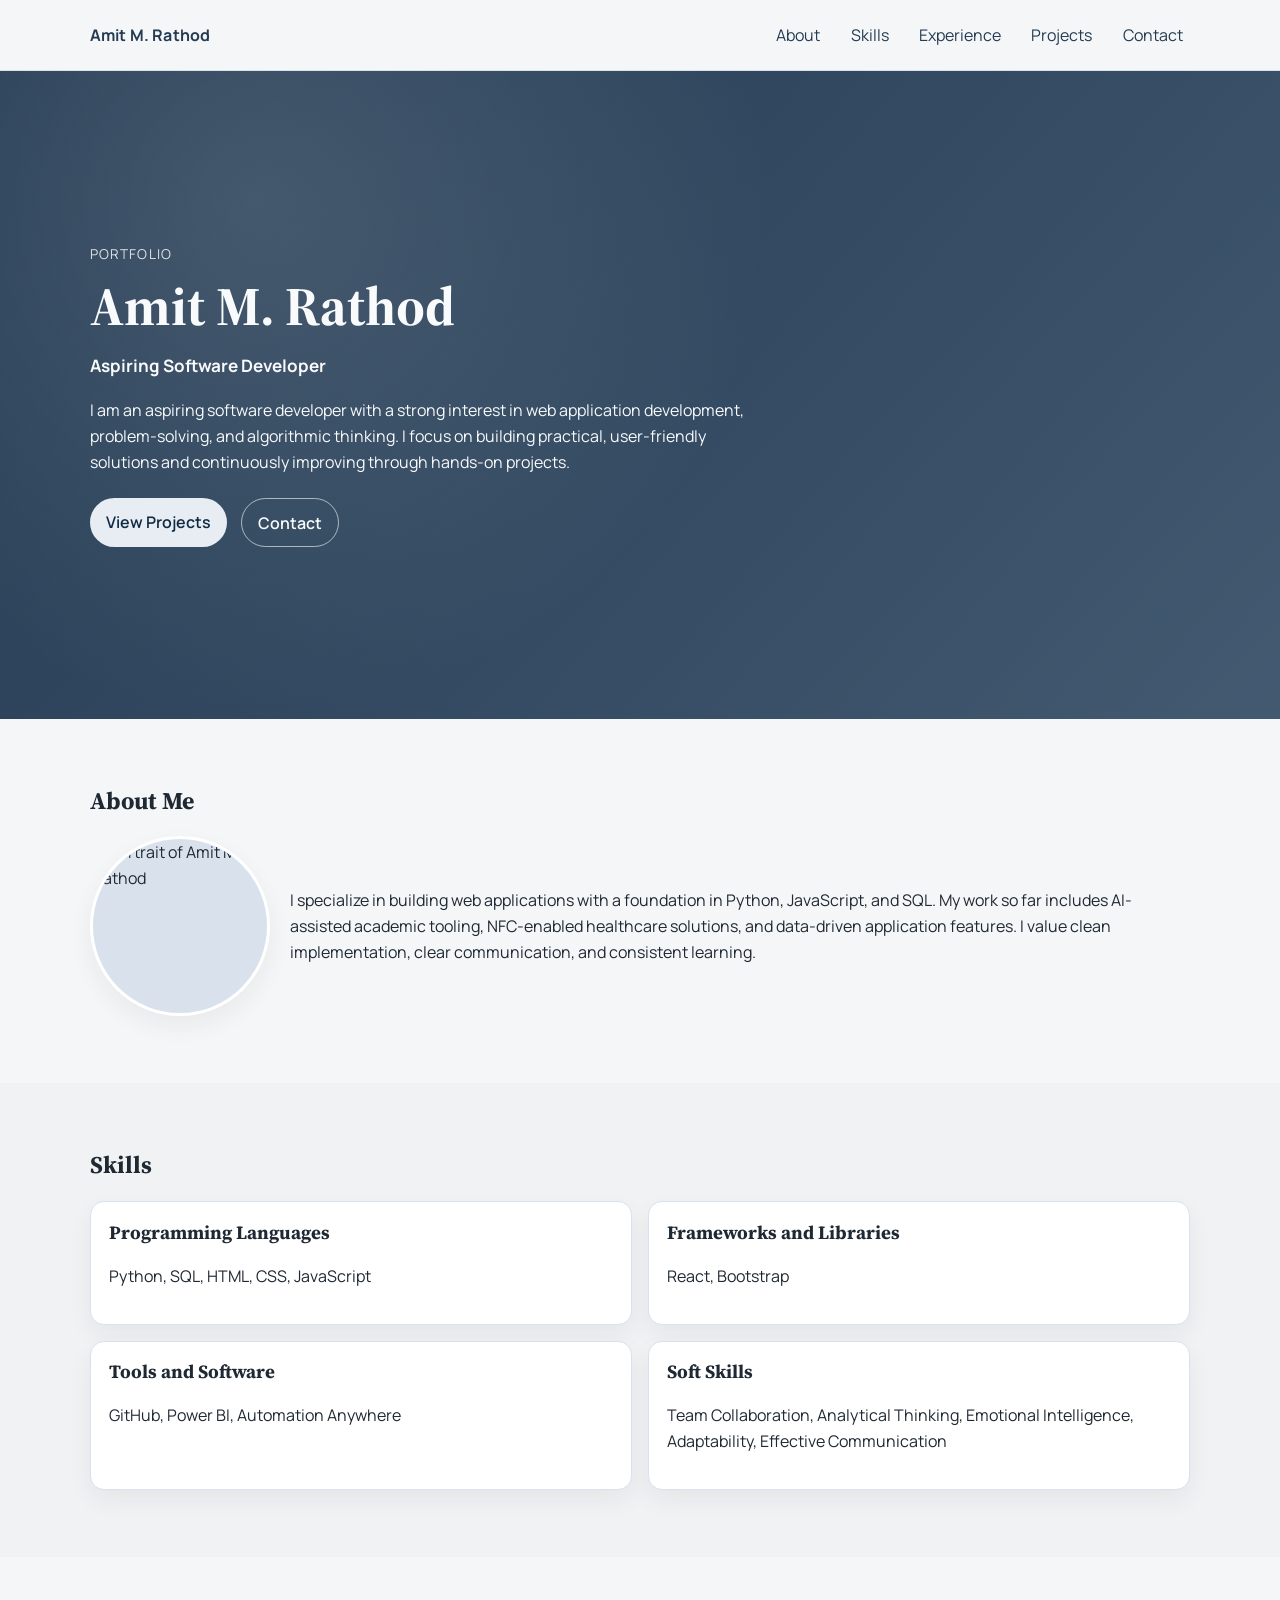
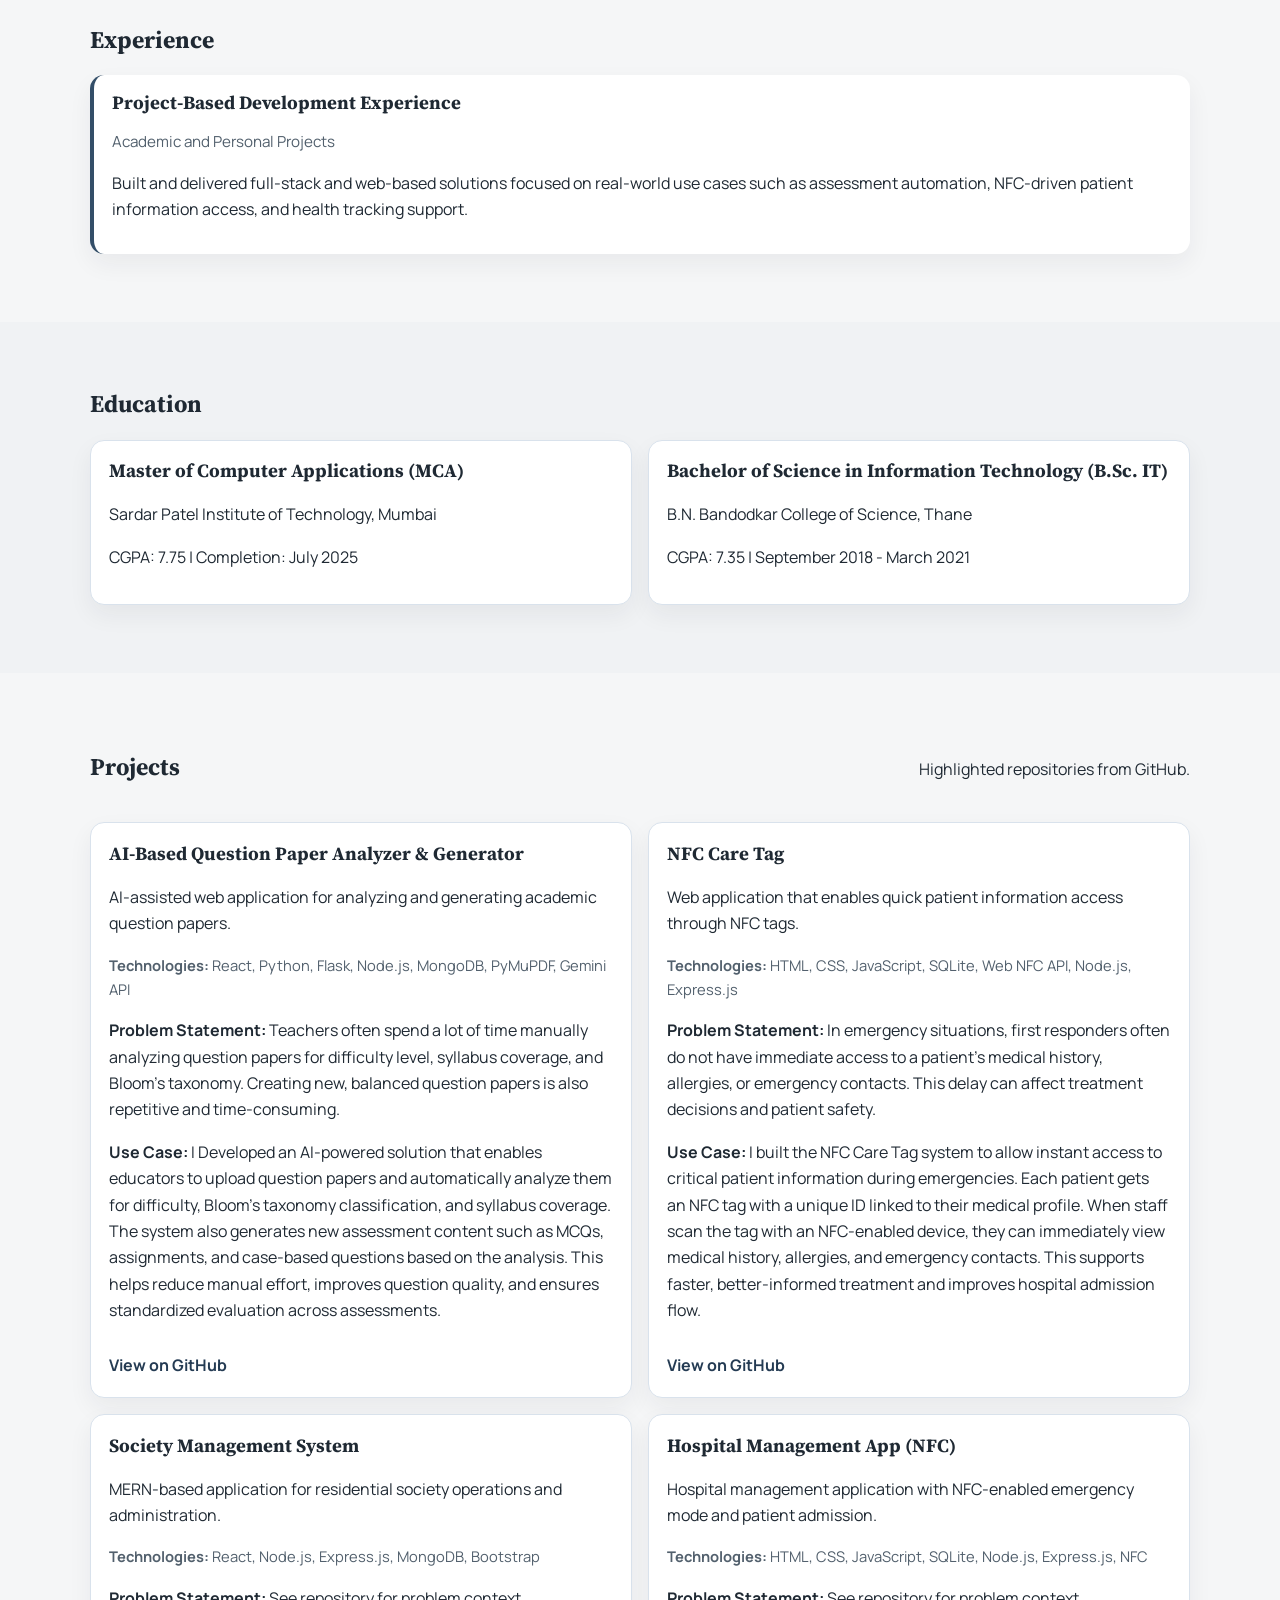
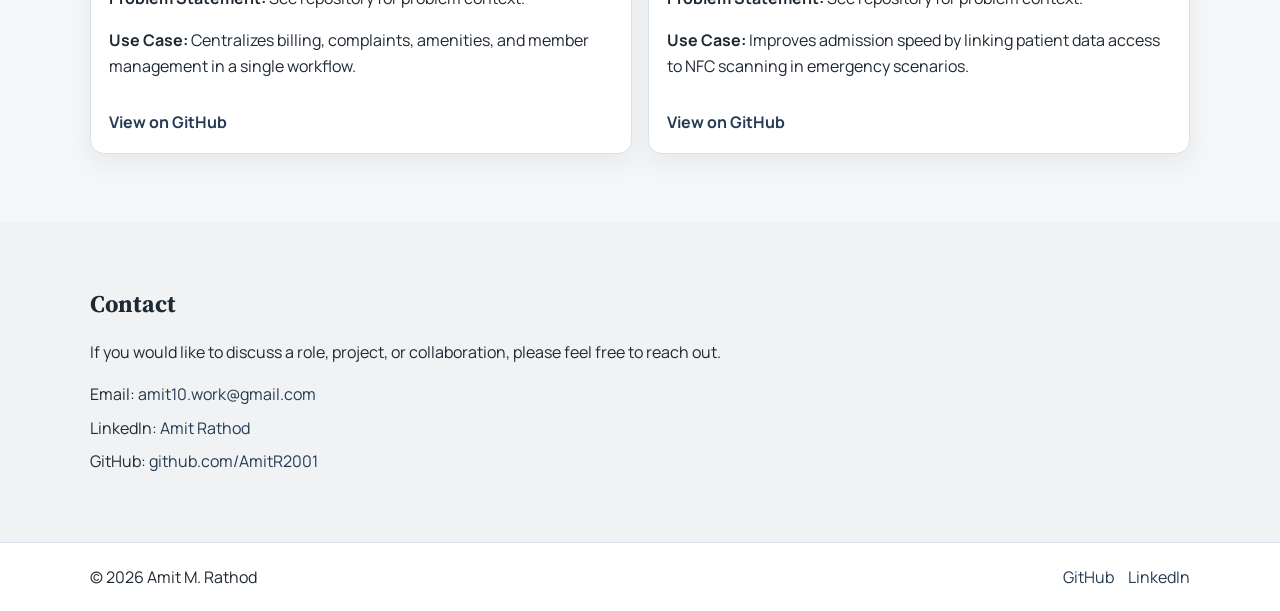
==== index.html @ ecbbf562 "Update index.html" ====
<!DOCTYPE html>
<html lang="en">
<head>
  <meta charset="UTF-8" />
  <meta name="viewport" content="width=device-width, initial-scale=1.0" />
  <meta name="description" content="Portfolio of Amit M. Rathod, aspiring software developer focused on web application development." />
  <meta name="keywords" content="Amit Rathod, software developer, portfolio, web development, JavaScript, Python" />
  <meta name="author" content="Amit M. Rathod" />
  <meta property="og:title" content="Amit M. Rathod | Portfolio" />
  <meta property="og:description" content="Aspiring software developer with a focus on practical and efficient web applications." />
  <meta property="og:type" content="website" />
  <meta property="og:image" content="assets/images/background.jpg" />
  <meta property="og:url" content="https://AmitR2001.github.io" />
  <title>Amit M. Rathod | Portfolio</title>

  <link rel="icon" type="image/svg+xml" href="assets/icons/favicon.svg" />
  <link rel="preconnect" href="https://fonts.googleapis.com" />
  <link rel="preconnect" href="https://fonts.gstatic.com" crossorigin />
  <link href="https://fonts.googleapis.com/css2?family=Manrope:wght@400;500;600;700;800&family=Source+Serif+4:opsz,wght@8..60,400;8..60,600&display=swap" rel="stylesheet" />
  <link rel="stylesheet" href="style.css" />
</head>
<body>
  <a class="skip-link" href="#main-content">Skip to content</a>

  <header class="site-header" id="top">
    <div class="container nav-wrap">
      <a class="brand" href="#top">Amit M. Rathod</a>
      <nav aria-label="Primary navigation">
        <ul class="nav-list">
          <li><a href="#about">About</a></li>
          <li><a href="#skills">Skills</a></li>
          <li><a href="#experience">Experience</a></li>
          <li><a href="#projects">Projects</a></li>
          <li><a href="#contact">Contact</a></li>
        </ul>
      </nav>
    </div>
  </header>

  <main id="main-content">
    <section class="hero" aria-labelledby="hero-title">
      <div class="hero-overlay"></div>
      <div class="container hero-content">
        <p class="eyebrow">Portfolio</p>
        <h1 id="hero-title">Amit M. Rathod</h1>
        <p class="hero-role">Aspiring Software Developer</p>
        <p class="hero-summary">
          I am an aspiring software developer with a strong interest in web application development, problem-solving, and algorithmic thinking.
          I focus on building practical, user-friendly solutions and continuously improving through hands-on projects.
        </p>
        <div class="hero-actions">
          <a class="btn btn-primary" href="#projects">View Projects</a>
          <a class="btn btn-ghost" href="#contact">Contact</a>
        </div>
      </div>
    </section>

    <section class="section" id="about" aria-labelledby="about-title">
      <div class="container">
        <h2 id="about-title">About Me</h2>
        <div class="about-layout">
          <img
            class="profile-image"
            src="assets/images/profile.jpg"
            data-gdrive-url="https://drive.google.com/file/d/1tg8anEhWRUtw2m6nBFJIsxAmhLmPVVdq/view?usp=sharing"
            alt="Portrait of Amit M. Rathod"
            loading="lazy"
          />
          <p>
            I specialize in building web applications with a foundation in Python, JavaScript, and SQL.
            My work so far includes AI-assisted academic tooling, NFC-enabled healthcare solutions, and data-driven application features.
            I value clean implementation, clear communication, and consistent learning.
          </p>
        </div>
      </div>
    </section>

    <section class="section section-alt" id="skills" aria-labelledby="skills-title">
      <div class="container">
        <h2 id="skills-title">Skills</h2>
        <div class="skills-grid">
          <article class="card">
            <h3>Programming Languages</h3>
            <p>Python, SQL, HTML, CSS, JavaScript</p>
          </article>
          <article class="card">
            <h3>Frameworks and Libraries</h3>
            <p>React, Bootstrap</p>
          </article>
          <article class="card">
            <h3>Tools and Software</h3>
            <p>GitHub, Power BI, Automation Anywhere</p>
          </article>
          <article class="card">
            <h3>Soft Skills</h3>
            <p>Team Collaboration, Analytical Thinking, Emotional Intelligence, Adaptability, Effective Communication</p>
          </article>
        </div>
      </div>
    </section>

    <section class="section" id="experience" aria-labelledby="experience-title">
      <div class="container">
        <h2 id="experience-title">Experience</h2>
        <article class="timeline-item">
          <h3>Project-Based Development Experience</h3>
          <p class="timeline-meta">Academic and Personal Projects</p>
          <p>
            Built and delivered full-stack and web-based solutions focused on real-world use cases such as assessment automation,
            NFC-driven patient information access, and health tracking support.
          </p>
        </article>
      </div>
    </section>

    <section class="section section-alt" id="education" aria-labelledby="education-title">
      <div class="container">
        <h2 id="education-title">Education</h2>
        <div class="education-grid">
          <article class="card">
            <h3>Master of Computer Applications (MCA)</h3>
            <p>Sardar Patel Institute of Technology, Mumbai</p>
            <p>CGPA: 7.75 | Completion: July 2025</p>
          </article>
          <article class="card">
            <h3>Bachelor of Science in Information Technology (B.Sc. IT)</h3>
            <p>B.N. Bandodkar College of Science, Thane</p>
            <p>CGPA: 7.35 | September 2018 - March 2021</p>
          </article>
        </div>
      </div>
    </section>

    <section class="section" id="projects" aria-labelledby="projects-title">
      <div class="container">
        <div class="section-head">
          <h2 id="projects-title">Projects</h2>
          <p>Highlighted repositories from GitHub.</p>
        </div>

        <!-- Project cards are generated from the GitHub API in script.js -->
        <div id="projects-grid" class="projects-grid" aria-live="polite"></div>
      </div>
    </section>

    <section class="section section-alt" id="contact" aria-labelledby="contact-title">
      <div class="container">
        <h2 id="contact-title">Contact</h2>
        <p>If you would like to discuss a role, project, or collaboration, please feel free to reach out.</p>
        <ul class="contact-list">
          <li>Email: <a href="mailto:amit10.work@gmail.com">amit10.work@gmail.com</a></li>
          <li>LinkedIn: <a href="https://www.linkedin.com/in/" target="_blank" rel="noopener noreferrer">Amit Rathod</a></li>
          <li>GitHub: <a href="https://github.com/AmitR2001" target="_blank" rel="noopener noreferrer">github.com/AmitR2001</a></li>
        </ul>
      </div>
    </section>
  </main>

  <footer class="site-footer">
    <div class="container footer-wrap">
      <p>&copy; <span id="year"></span> Amit M. Rathod</p>
      <div class="footer-links">
        <a href="https://github.com/AmitR2001" target="_blank" rel="noopener noreferrer">GitHub</a>
        <a href="https://www.linkedin.com/in/" target="_blank" rel="noopener noreferrer">LinkedIn</a>
      </div>
    </div>
  </footer>

  <script src="script.js"></script>
</body>
</html>
---- style.css ----
:root {
  --bg: #f5f6f7;
  --surface: #ffffff;
  --surface-soft: #f0f2f4;
  --text: #1f2933;
  --text-muted: #52606d;
  --line: #d9e2ec;
  --accent: #334e68;
  --accent-strong: #243b53;
  --radius: 14px;
  --shadow: 0 10px 25px rgba(31, 41, 51, 0.06);
}

* {
  box-sizing: border-box;
}

html {
  scroll-behavior: smooth;
}

body {
  margin: 0;
  font-family: "Manrope", sans-serif;
  color: var(--text);
  background: var(--bg);
  line-height: 1.65;
}

a {
  color: var(--accent-strong);
  text-decoration: none;
}

a:hover,
a:focus-visible {
  text-decoration: underline;
}

img {
  max-width: 100%;
  display: block;
}

.skip-link {
  position: absolute;
  left: -9999px;
}

.skip-link:focus {
  left: 1rem;
  top: 1rem;
  background: var(--surface);
  padding: 0.5rem 0.75rem;
  border-radius: 8px;
  border: 1px solid var(--line);
}

.container {
  width: min(1100px, 92vw);
  margin-inline: auto;
}

.site-header {
  position: sticky;
  top: 0;
  z-index: 10;
  backdrop-filter: blur(10px);
  background: rgba(245, 246, 247, 0.92);
  border-bottom: 1px solid var(--line);
}

.nav-wrap {
  display: flex;
  justify-content: space-between;
  align-items: center;
  gap: 1rem;
  min-height: 70px;
}

.brand {
  font-weight: 700;
  font-size: 1rem;
  letter-spacing: 0.01em;
}

.nav-list {
  list-style: none;
  display: flex;
  gap: 1rem;
  margin: 0;
  padding: 0;
}

.nav-list a {
  display: inline-block;
  padding: 0.35rem 0.45rem;
  border-radius: 8px;
}

.nav-list a:hover {
  background: var(--surface-soft);
  text-decoration: none;
}

.hero {
  position: relative;
  overflow: hidden;
  min-height: 72vh;
  display: grid;
  place-items: center;
  background:
    linear-gradient(130deg, rgba(36, 59, 83, 0.87), rgba(51, 78, 104, 0.72)),
    url("assets/images/background.jpg") center/cover no-repeat,
    linear-gradient(135deg, #34495e, #6c7a89);
}

.hero-overlay {
  position: absolute;
  inset: 0;
  background: radial-gradient(circle at 20% 20%, rgba(255, 255, 255, 0.12), transparent 45%);
  pointer-events: none;
}

.hero-content {
  position: relative;
  color: #f8fafc;
  padding-block: 4rem;
}

.eyebrow {
  margin: 0;
  font-size: 0.85rem;
  letter-spacing: 0.08em;
  text-transform: uppercase;
  opacity: 0.86;
}

h1,
h2,
h3 {
  font-family: "Source Serif 4", serif;
  line-height: 1.25;
  margin-top: 0;
}

h1 {
  font-size: clamp(2rem, 6vw, 3.4rem);
  margin-block: 0.4rem 0.8rem;
}

.hero-role {
  font-size: 1.07rem;
  font-weight: 700;
  margin: 0;
}

.hero-summary {
  max-width: 66ch;
  margin-top: 1rem;
}

.hero-actions {
  margin-top: 1.4rem;
  display: flex;
  flex-wrap: wrap;
  gap: 0.85rem;
}

.btn {
  display: inline-block;
  border-radius: 999px;
  font-weight: 600;
  padding: 0.65rem 1rem;
  transition: transform 0.2s ease, background-color 0.2s ease;
}

.btn:hover {
  transform: translateY(-1px);
  text-decoration: none;
}

.btn-primary {
  background: #e7edf3;
  color: #102a43;
}

.btn-primary:hover {
  background: #dbe6ef;
}

.btn-ghost {
  border: 1px solid rgba(236, 242, 247, 0.65);
  color: #f8fafc;
}

.btn-ghost:hover {
  background: rgba(255, 255, 255, 0.08);
}

.section {
  padding-block: 4.2rem;
}

.section-alt {
  background: var(--surface-soft);
}

.section-head {
  display: flex;
  flex-wrap: wrap;
  justify-content: space-between;
  align-items: baseline;
  gap: 1rem;
}

.about-layout {
  display: grid;
  grid-template-columns: 180px 1fr;
  gap: 1.25rem;
  align-items: center;
}

.profile-image {
  width: 180px;
  height: 180px;
  aspect-ratio: 1 / 1;
  object-fit: cover;
  object-position: center top;
  border-radius: 50%;
  border: 3px solid var(--surface);
  box-shadow: var(--shadow);
  background: #d9e2ec;
}

.skills-grid,
.education-grid,
.projects-grid {
  margin-top: 1.3rem;
  display: grid;
  gap: 1rem;
  grid-template-columns: repeat(12, 1fr);
}

.card {
  background: var(--surface);
  border: 1px solid var(--line);
  border-radius: var(--radius);
  padding: 1.15rem;
  box-shadow: var(--shadow);
}

.skills-grid .card,
.education-grid .card {
  grid-column: span 6;
}

.timeline-item {
  background: var(--surface);
  border-left: 4px solid var(--accent);
  border-radius: var(--radius);
  padding: 1rem 1.1rem;
  box-shadow: var(--shadow);
}

.timeline-meta {
  margin-top: -0.25rem;
  color: var(--text-muted);
  font-size: 0.95rem;
}

.project-card {
  grid-column: span 6;
  background: var(--surface);
  border: 1px solid var(--line);
  border-radius: var(--radius);
  padding: 1.15rem;
  box-shadow: var(--shadow);
  transition: transform 0.2s ease, box-shadow 0.2s ease;
}

.project-card:hover {
  transform: translateY(-3px);
  box-shadow: 0 12px 30px rgba(31, 41, 51, 0.1);
}

.project-tech {
  color: var(--text-muted);
  font-size: 0.92rem;
}

.project-link {
  margin-top: 0.8rem;
  display: inline-block;
  font-weight: 700;
}

.contact-list {
  list-style: none;
  padding: 0;
  margin: 1rem 0 0;
}

.contact-list li + li {
  margin-top: 0.45rem;
}

.site-footer {
  border-top: 1px solid var(--line);
  background: var(--surface);
}

.footer-wrap {
  min-height: 68px;
  display: flex;
  justify-content: space-between;
  align-items: center;
  gap: 1rem;
}

.footer-links {
  display: flex;
  gap: 0.85rem;
}

@media (max-width: 900px) {
  .about-layout {
    grid-template-columns: 1fr;
    justify-items: start;
  }

  .skills-grid .card,
  .education-grid .card,
  .project-card {
    grid-column: span 12;
  }
}

@media (max-width: 700px) {
  .nav-wrap {
    min-height: auto;
    padding-block: 0.85rem;
    flex-direction: column;
    align-items: flex-start;
  }

  .nav-list {
    flex-wrap: wrap;
  }

  .section {
    padding-block: 3.4rem;
  }

  .footer-wrap {
    flex-direction: column;
    justify-content: center;
    padding-block: 0.8rem;
  }
}
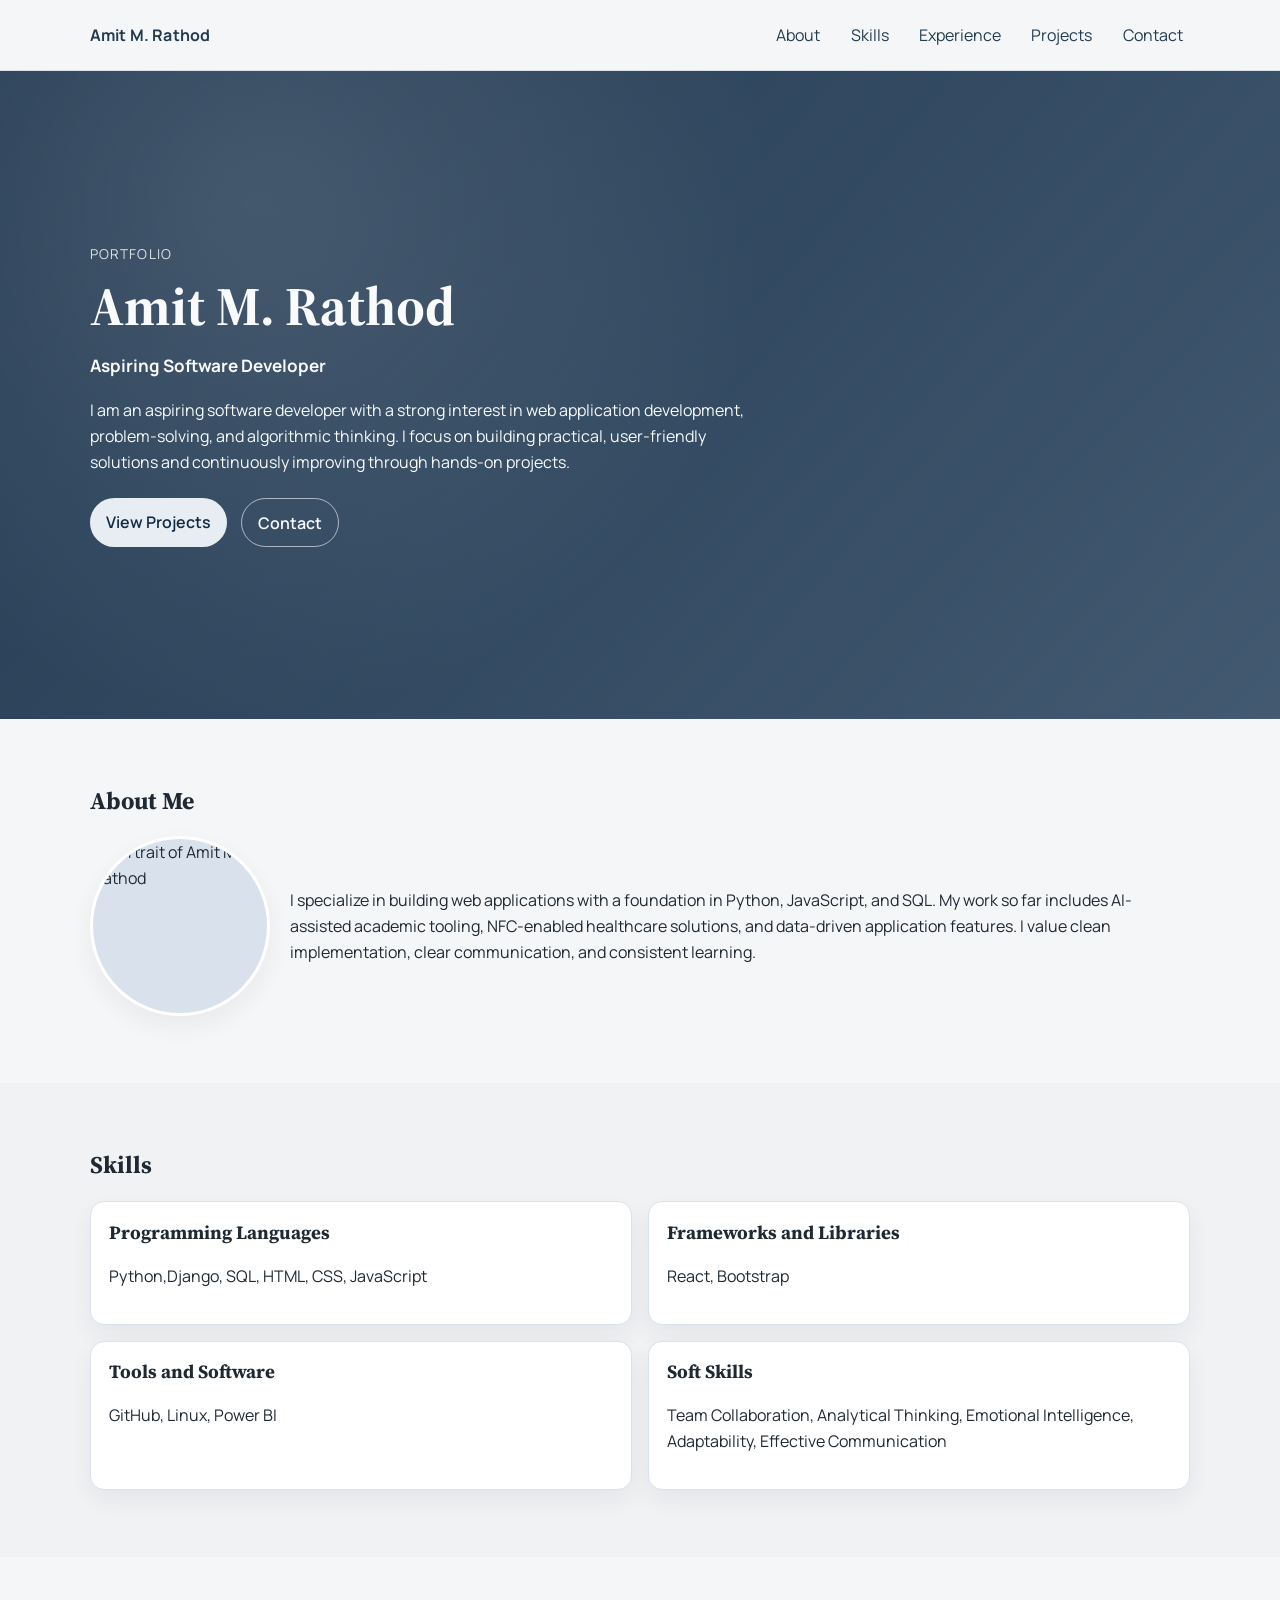
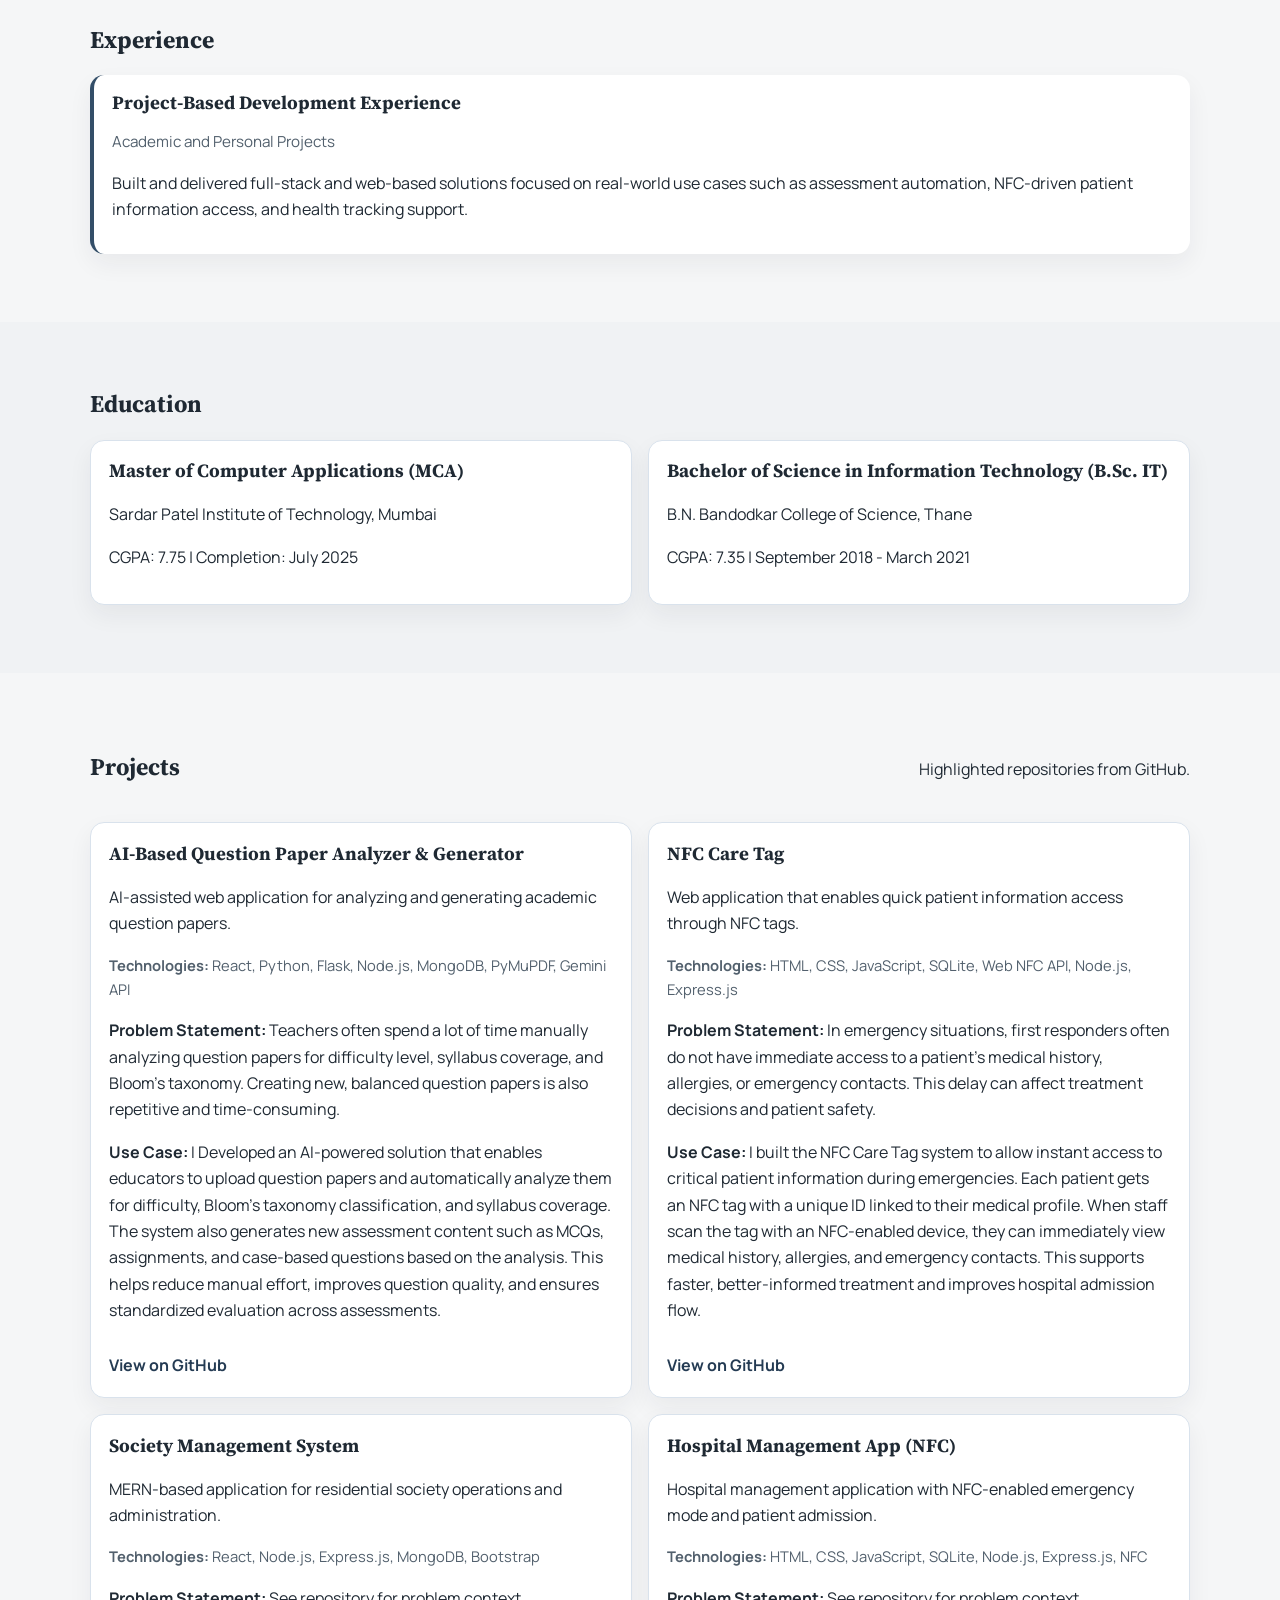
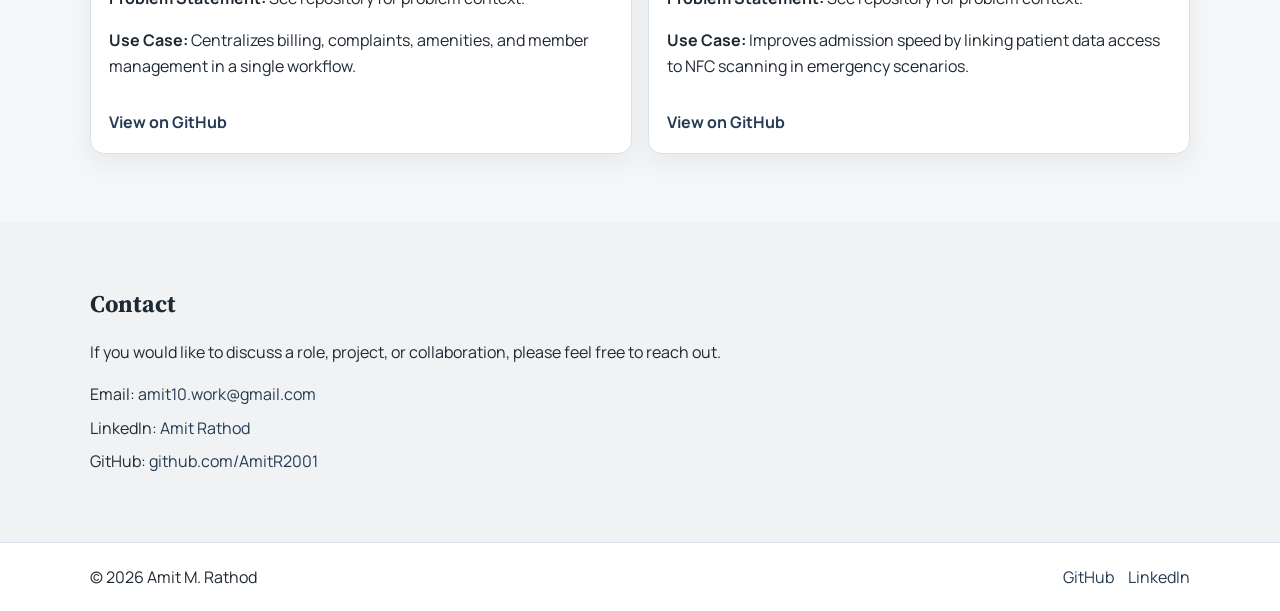
==== commit 859d9b35: "Update index.html" ====
--- a/index.html
+++ b/index.html
@@ -81,7 +81,7 @@
         <div class="skills-grid">
           <article class="card">
             <h3>Programming Languages</h3>
-            <p>Python, SQL, HTML, CSS, JavaScript</p>
+            <p>Python,Django, SQL, HTML, CSS, JavaScript</p>
           </article>
           <article class="card">
             <h3>Frameworks and Libraries</h3>
@@ -89,7 +89,7 @@
           </article>
           <article class="card">
             <h3>Tools and Software</h3>
-            <p>GitHub, Power BI, Automation Anywhere</p>
+            <p>GitHub, Linux, Power BI</p>
           </article>
           <article class="card">
             <h3>Soft Skills</h3>
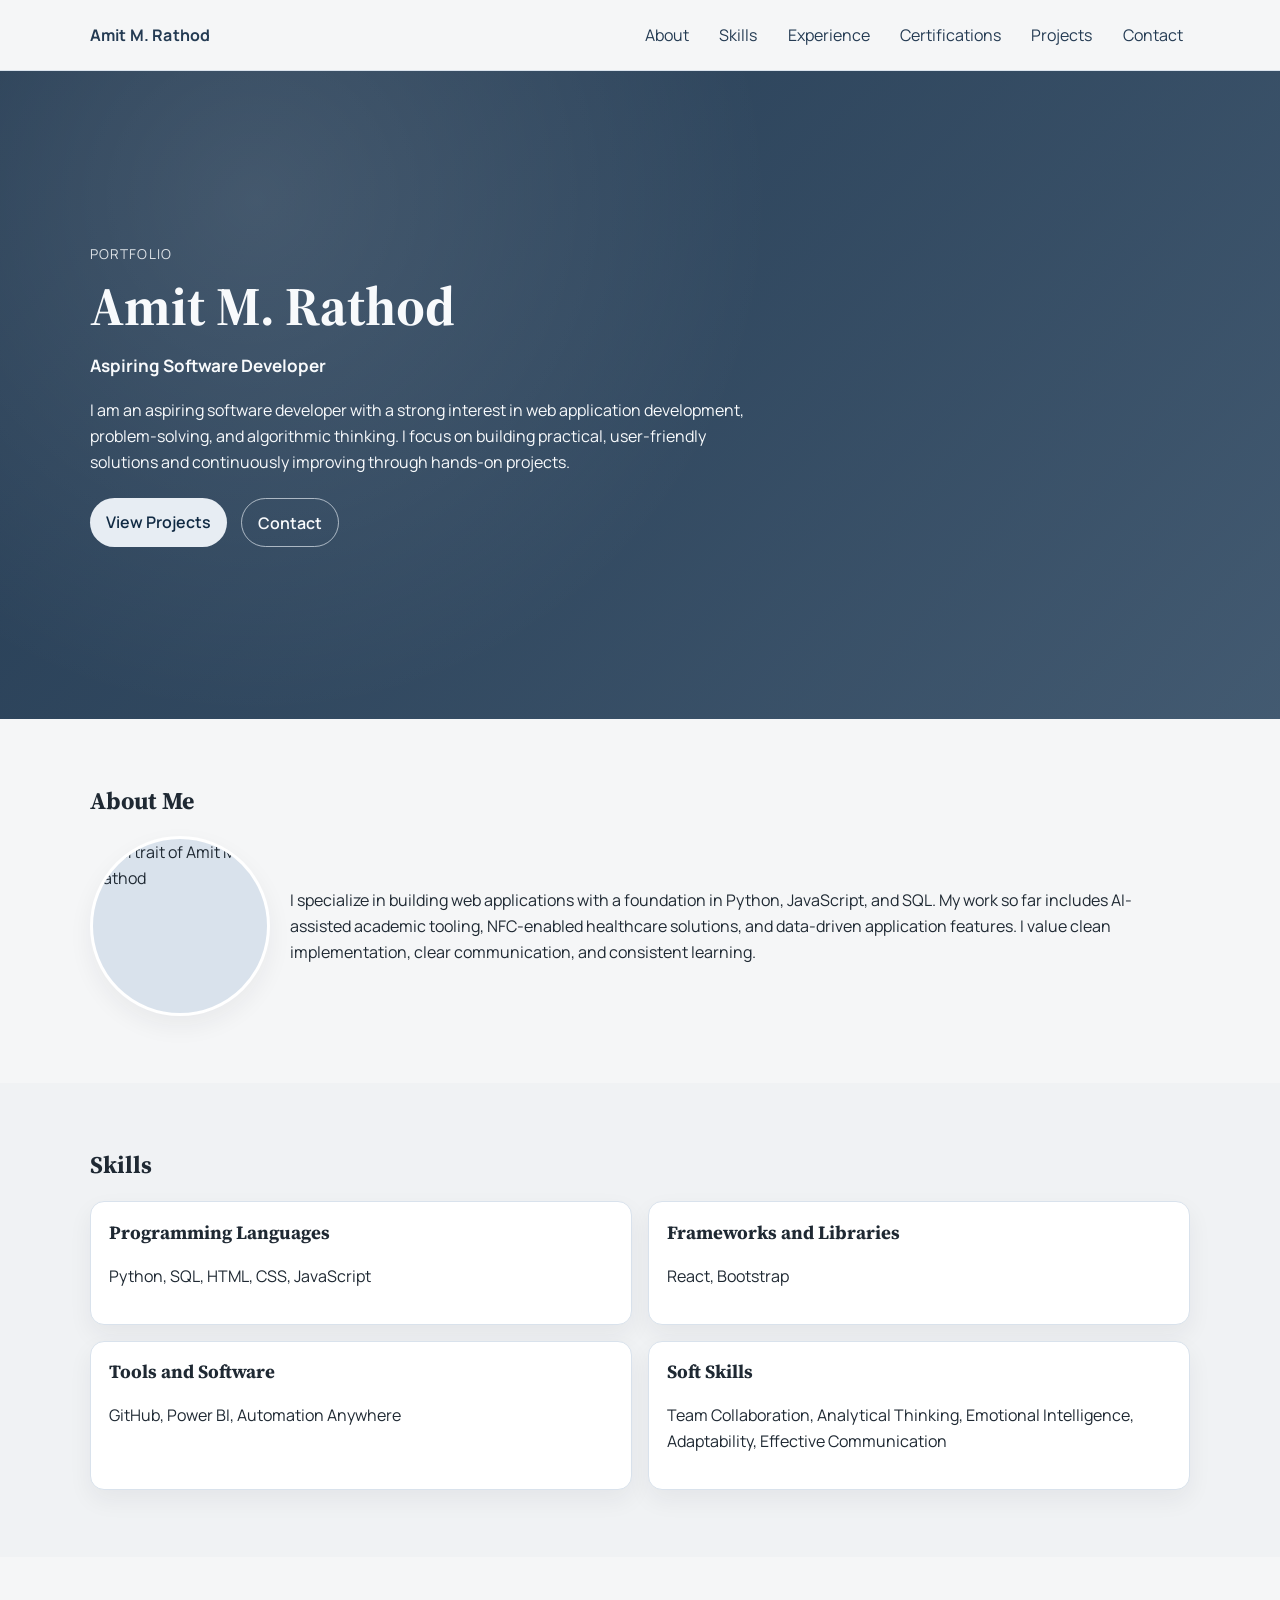
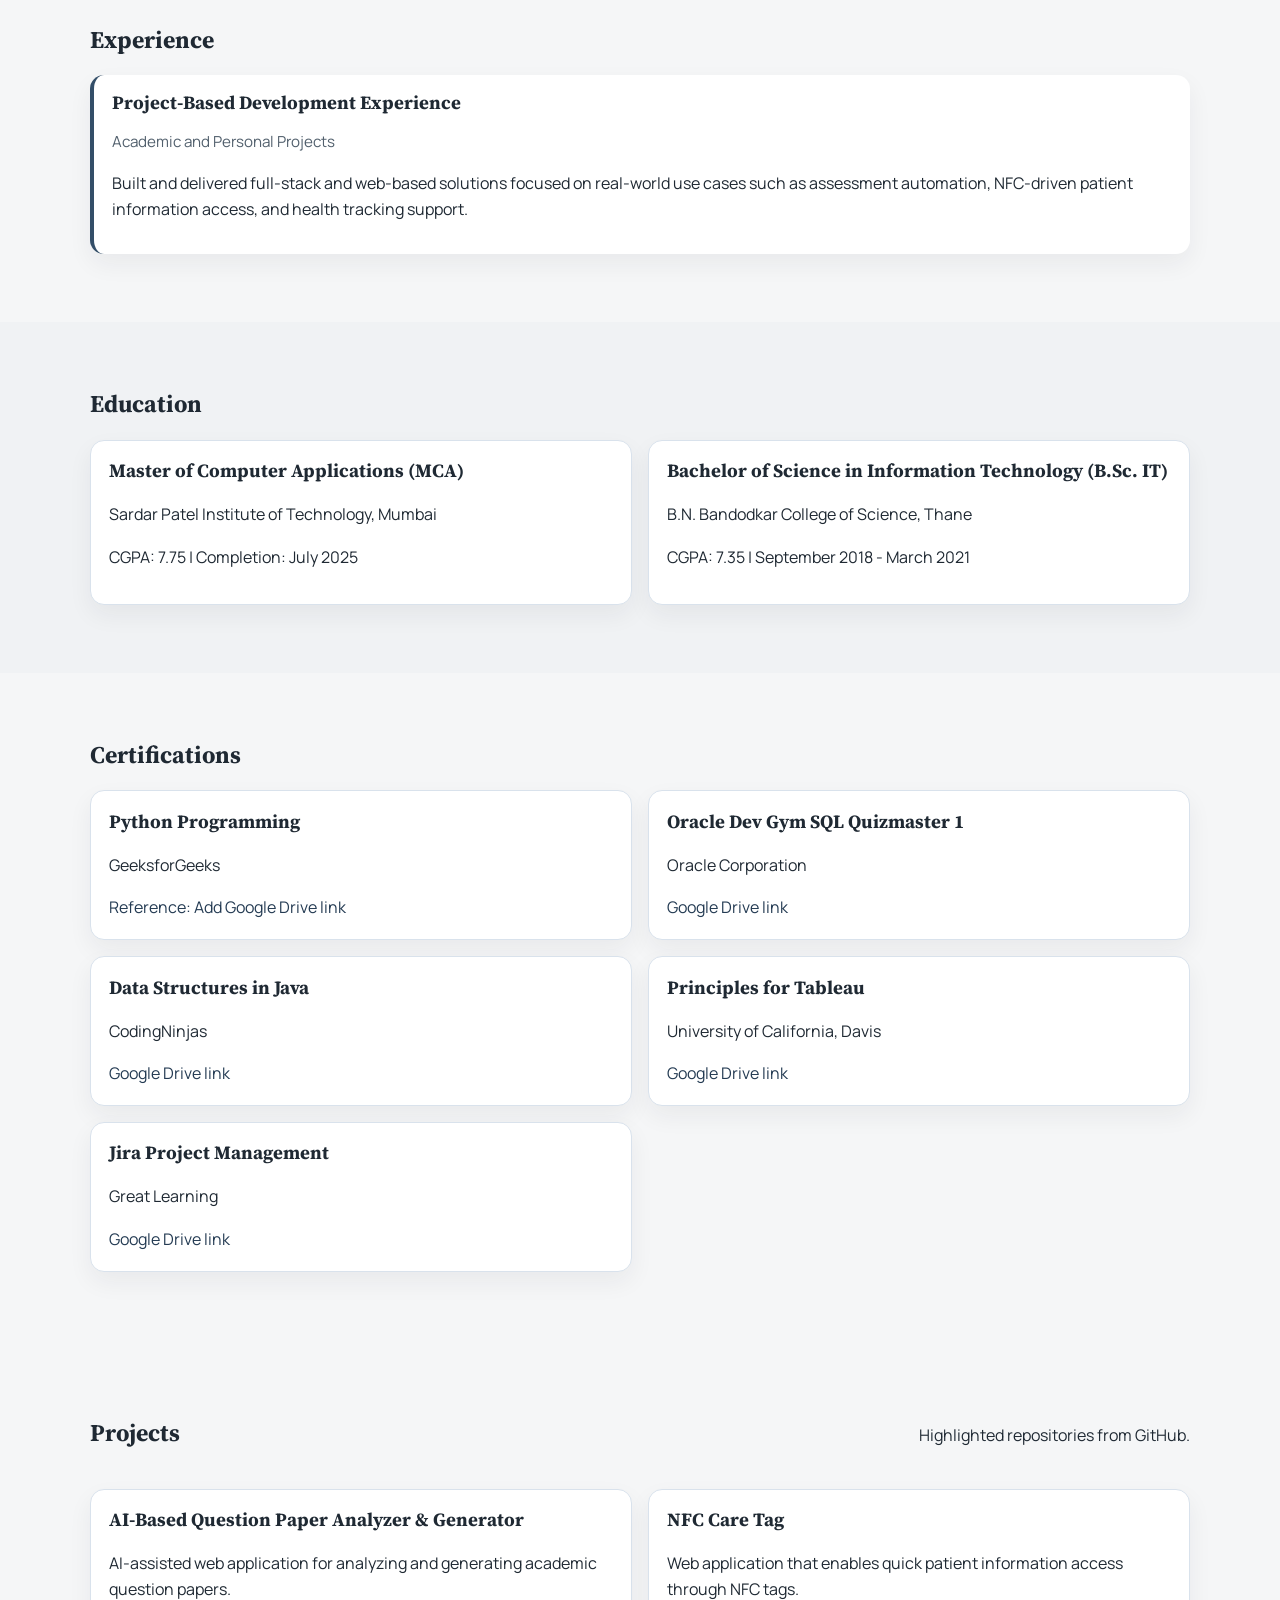
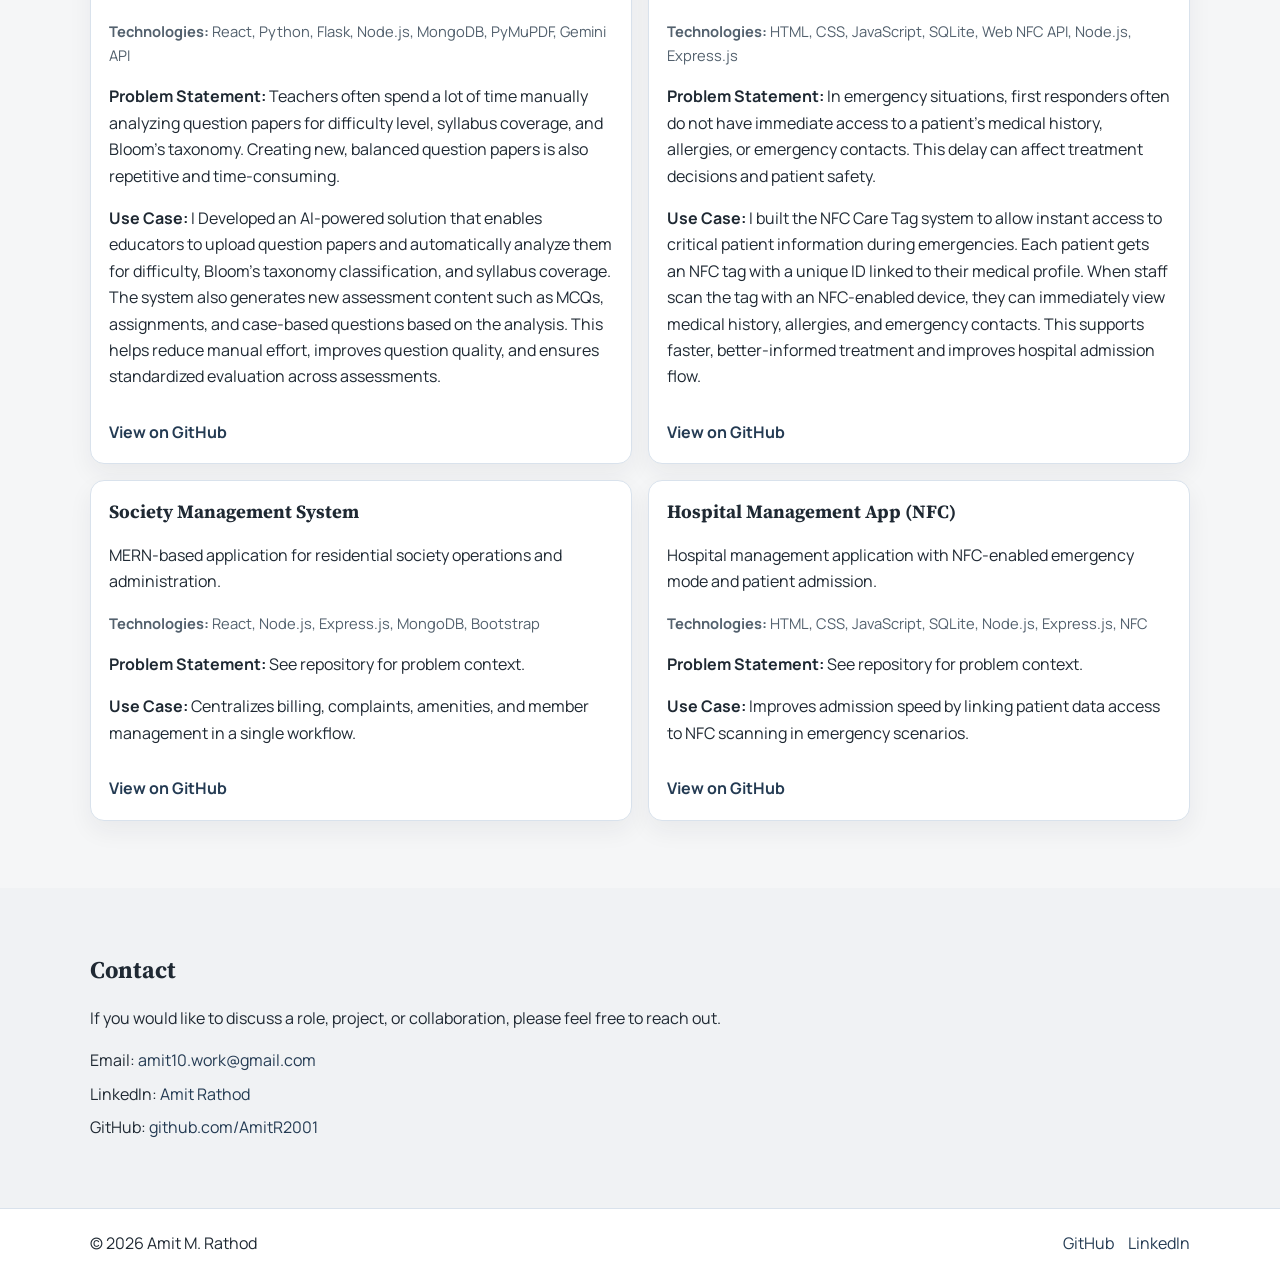
==== commit a8b9eec6: "Update index.html" ====
--- a/index.html
+++ b/index.html
@@ -30,6 +30,7 @@
           <li><a href="#about">About</a></li>
           <li><a href="#skills">Skills</a></li>
           <li><a href="#experience">Experience</a></li>
+          <li><a href="#certifications">Certifications</a></li>
           <li><a href="#projects">Projects</a></li>
           <li><a href="#contact">Contact</a></li>
         </ul>
@@ -81,7 +82,7 @@
         <div class="skills-grid">
           <article class="card">
             <h3>Programming Languages</h3>
-            <p>Python,Django, SQL, HTML, CSS, JavaScript</p>
+            <p>Python, SQL, HTML, CSS, JavaScript</p>
           </article>
           <article class="card">
             <h3>Frameworks and Libraries</h3>
@@ -89,7 +90,7 @@
           </article>
           <article class="card">
             <h3>Tools and Software</h3>
-            <p>GitHub, Linux, Power BI</p>
+            <p>GitHub, Power BI, Automation Anywhere</p>
           </article>
           <article class="card">
             <h3>Soft Skills</h3>
@@ -131,6 +132,39 @@
       </div>
     </section>
 
+    <section class="section" id="certifications" aria-labelledby="certifications-title">
+      <div class="container">
+        <h2 id="certifications-title">Certifications</h2>
+        <div class="education-grid">
+          <article class="card">
+            <h3>Python Programming</h3>
+            <p>GeeksforGeeks</p>
+            <a class="cert-reference is-placeholder" href="https://drive.google.com/file/d/1YrsVu_9eT5GzWNmQUJM8Pn-pVXqxwL8P/view?usp=sharing" aria-disabled="true">Reference: Add Google Drive link</a>
+          </article>
+          <article class="card">
+            <h3>Oracle Dev Gym SQL Quizmaster 1</h3>
+            <p>Oracle Corporation</p>
+            <a class="cert-reference is-placeholder" href="https://drive.google.com/file/d/1jqvnpe12z_Pu8awU4tOUchs2-ED53yTL/view?usp=drive_link" aria-disabled="true">Google Drive link</a>
+          </article>
+          <article class="card">
+            <h3>Data Structures in Java</h3>
+            <p>CodingNinjas</p>
+            <a class="cert-reference is-placeholder" href="https://drive.google.com/file/d/1mYkuJAJq0tFY2qIeRyMyYVdb6YmsGbmD/view?usp=sharing" aria-disabled="true">Google Drive link</a>
+          </article>
+          <article class="card">
+            <h3>Principles for Tableau</h3>
+            <p>University of California, Davis</p>
+            <a class="cert-reference is-placeholder" href="https://drive.google.com/file/d/13bPjBVXmjEWv4Wdly1p6QT3CItvJ54vb/view" aria-disabled="true">Google Drive link</a>
+          </article>
+          <article class="card">
+            <h3>Jira Project Management</h3>
+            <p>Great Learning</p>
+            <a class="cert-reference is-placeholder" href="https://drive.google.com/file/d/1wQDbSyjiIC8sLWNjHZoCbozZLjWDLMmT/view?usp=sharing" aria-disabled="true">Google Drive link</a>
+          </article>
+        </div>
+      </div>
+    </section>
+
     <section class="section" id="projects" aria-labelledby="projects-title">
       <div class="container">
         <div class="section-head">
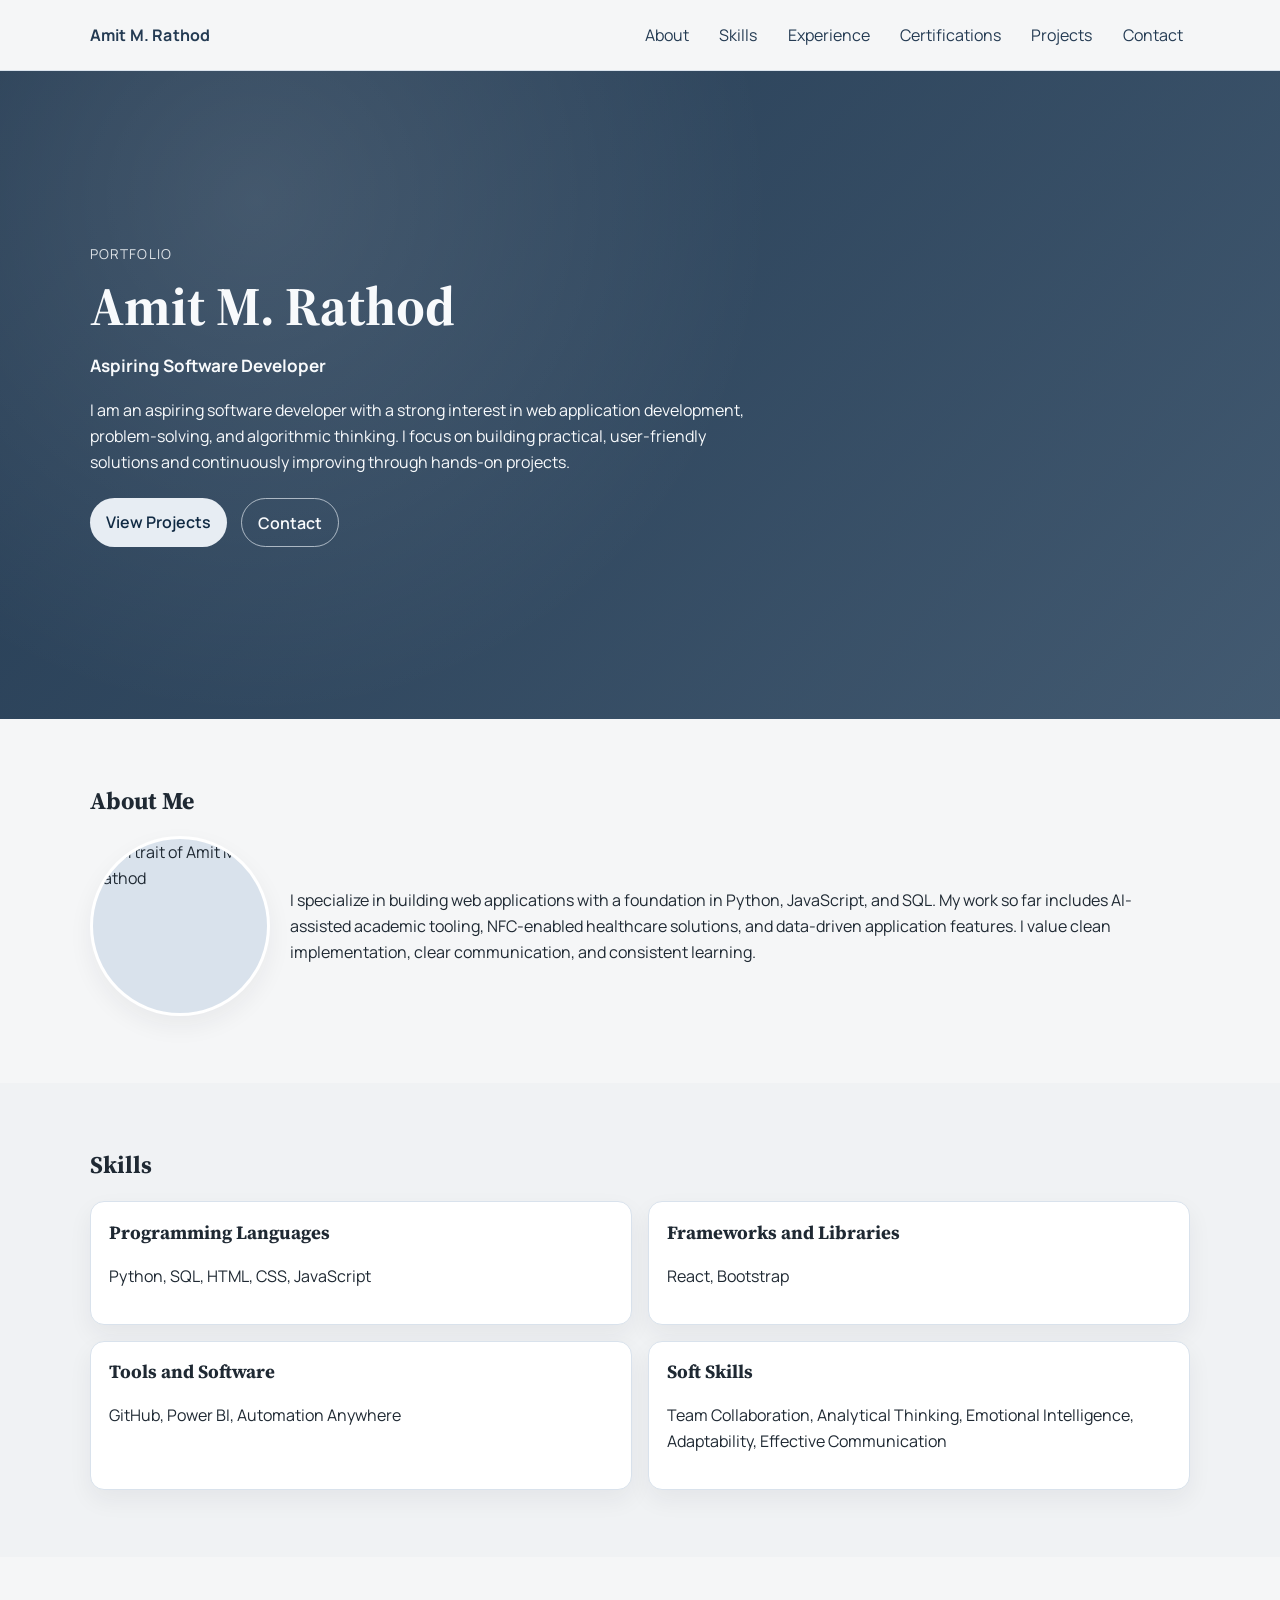
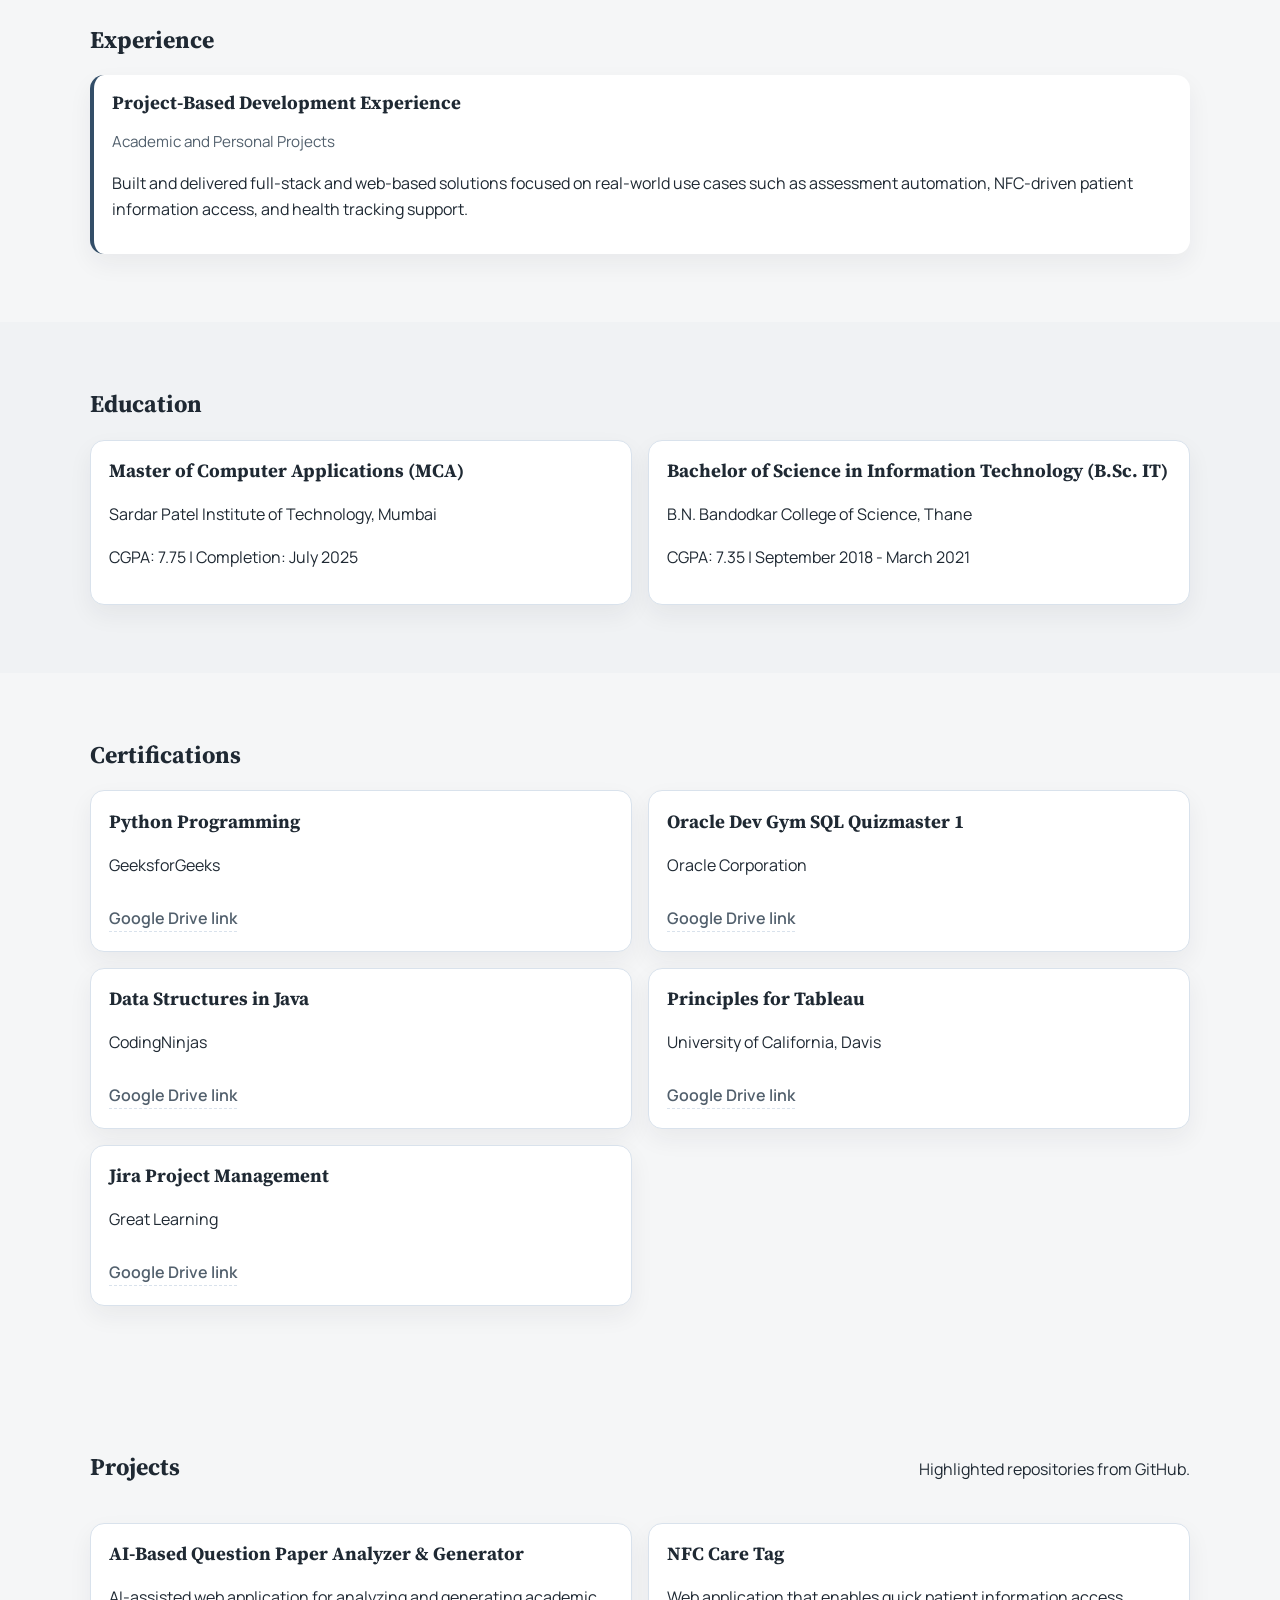
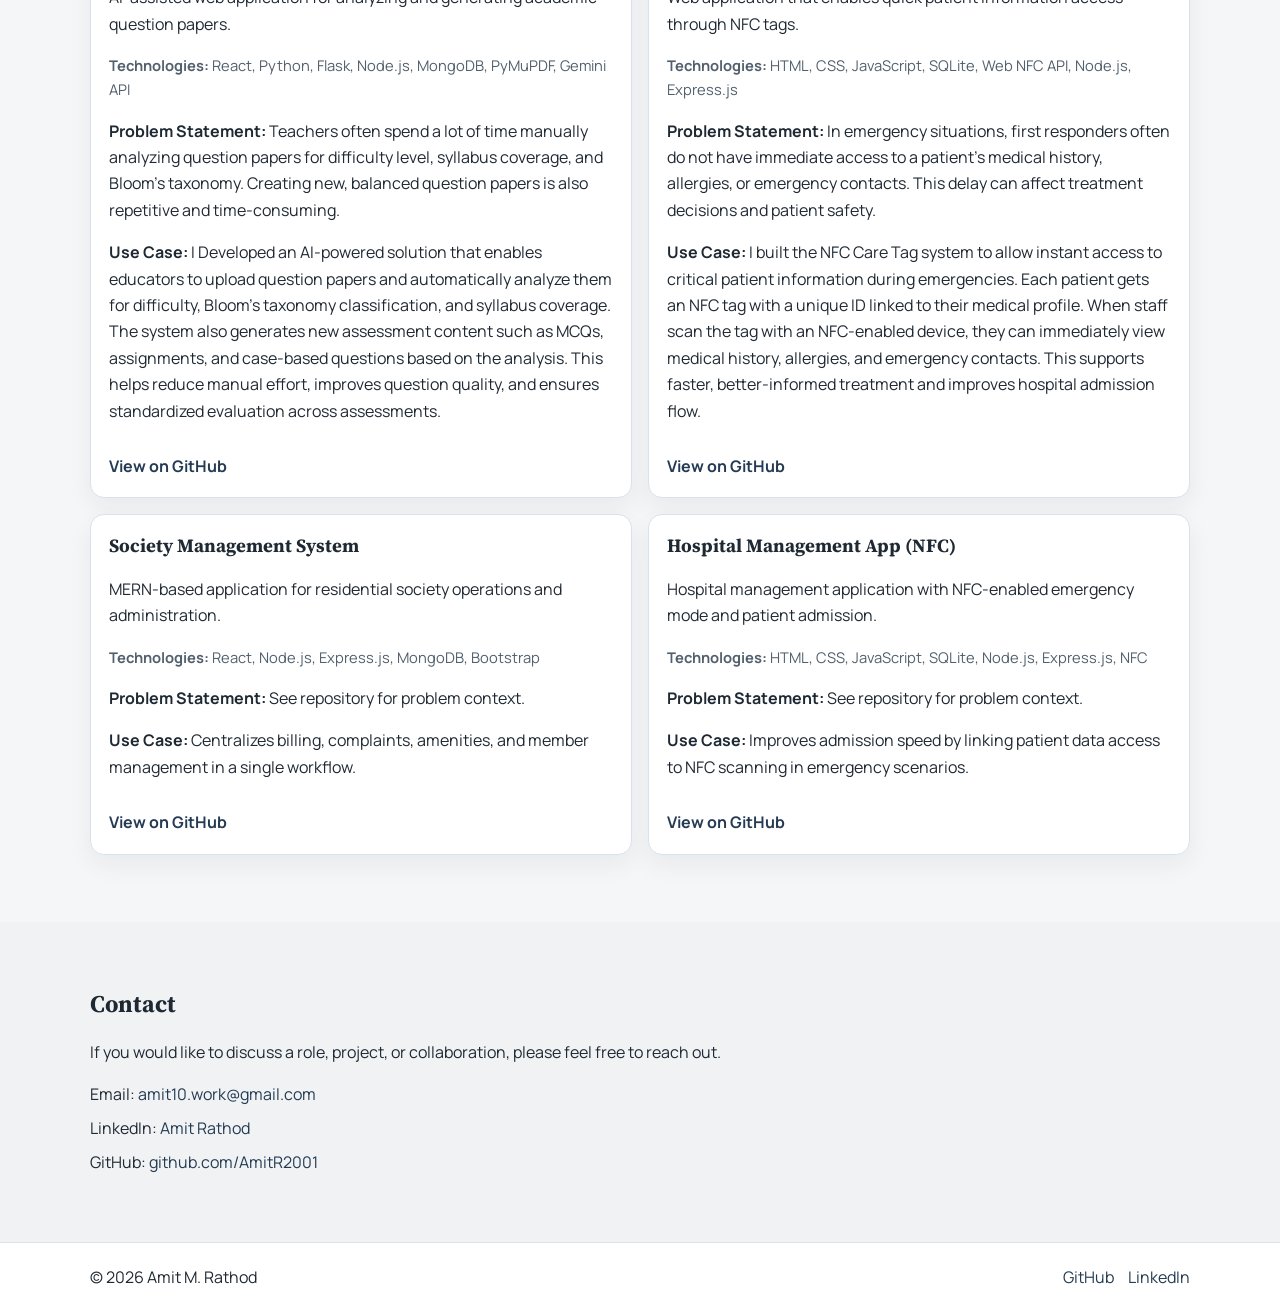
==== commit 86af0a1b: "Update index.html" ====
--- a/index.html
+++ b/index.html
@@ -139,7 +139,7 @@
           <article class="card">
             <h3>Python Programming</h3>
             <p>GeeksforGeeks</p>
-            <a class="cert-reference is-placeholder" href="https://drive.google.com/file/d/1YrsVu_9eT5GzWNmQUJM8Pn-pVXqxwL8P/view?usp=sharing" aria-disabled="true">Reference: Add Google Drive link</a>
+            <a class="cert-reference is-placeholder" href="https://drive.google.com/file/d/1YrsVu_9eT5GzWNmQUJM8Pn-pVXqxwL8P/view?usp=sharing" aria-disabled="true">Google Drive link</a>
           </article>
           <article class="card">
             <h3>Oracle Dev Gym SQL Quizmaster 1</h3>
--- a/style.css
+++ b/style.css
@@ -295,6 +295,19 @@
   font-weight: 700;
 }
 
+.cert-reference {
+  margin-top: 0.65rem;
+  display: inline-block;
+  font-weight: 600;
+}
+
+.cert-reference.is-placeholder {
+  color: var(--text-muted);
+  cursor:pointer;
+  text-decoration: none;
+  border-bottom: 1px dashed var(--line);
+}
+
 .contact-list {
   list-style: none;
   padding: 0;
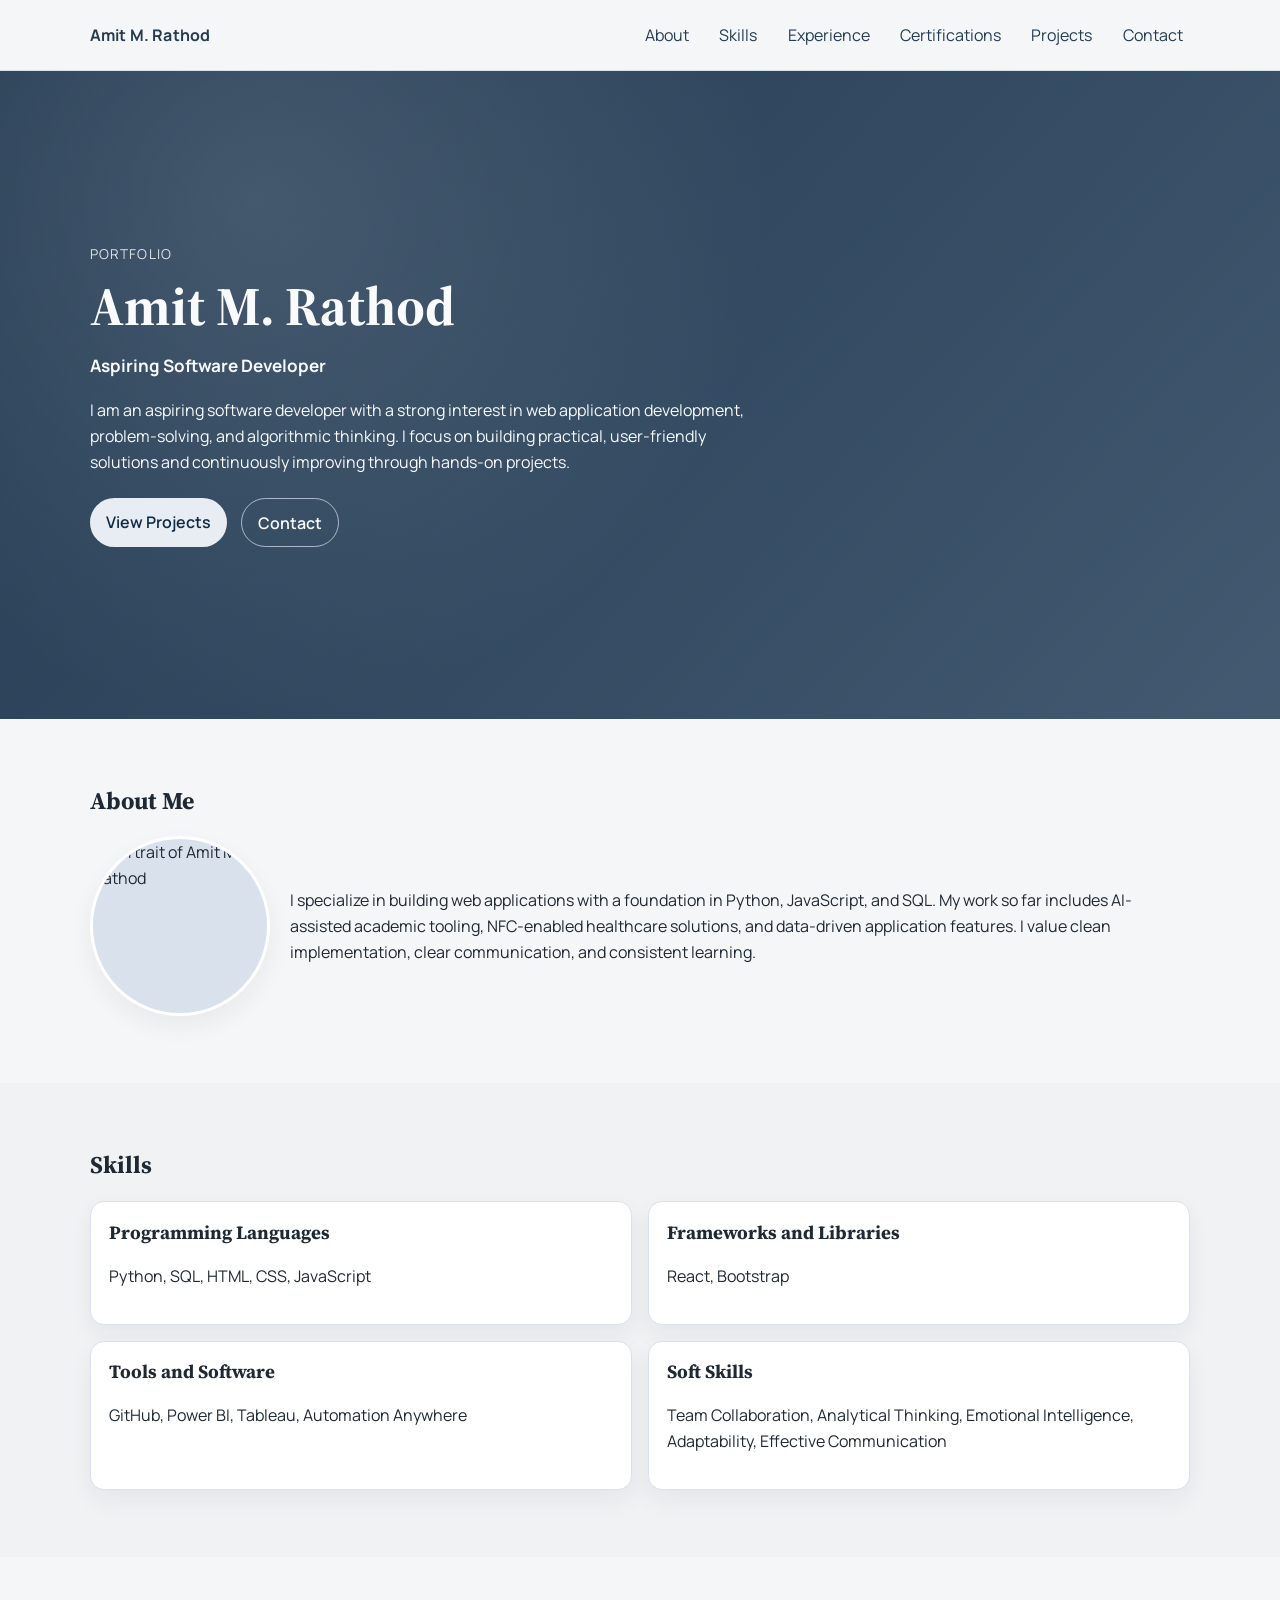
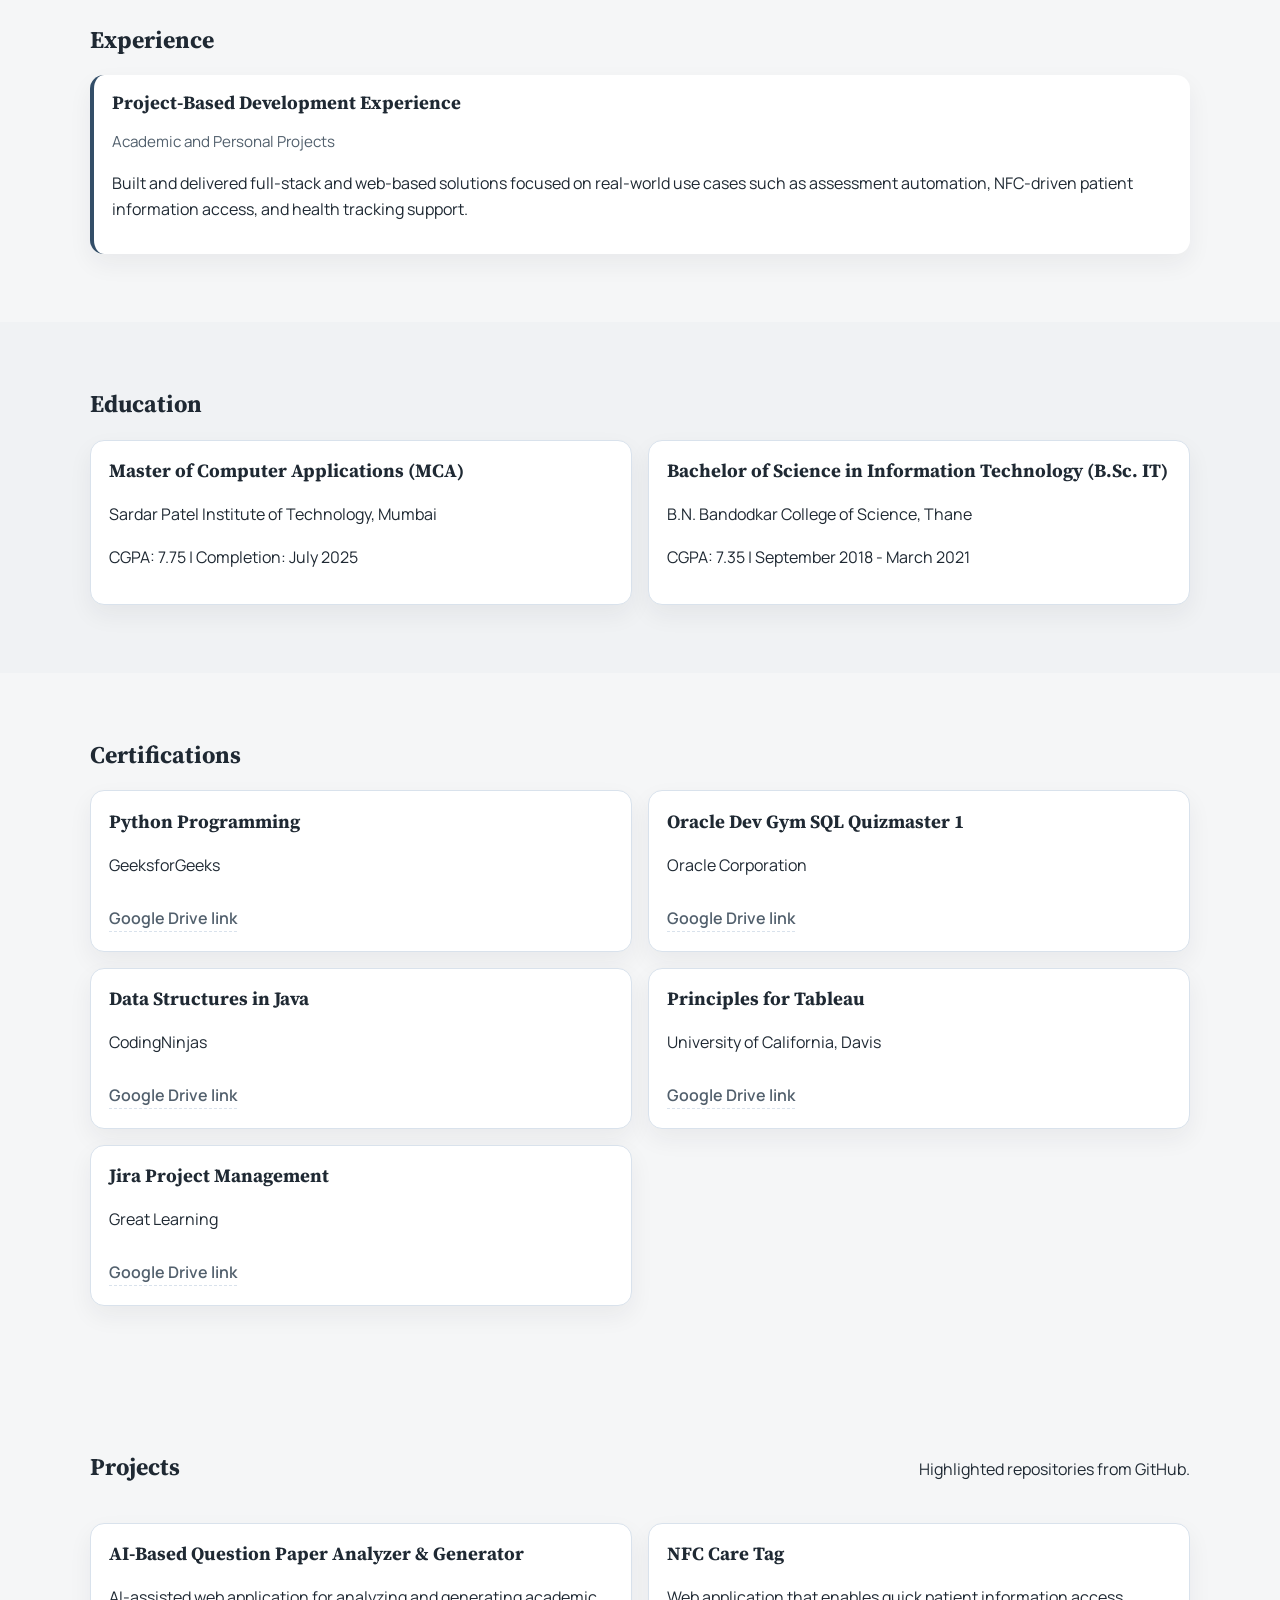
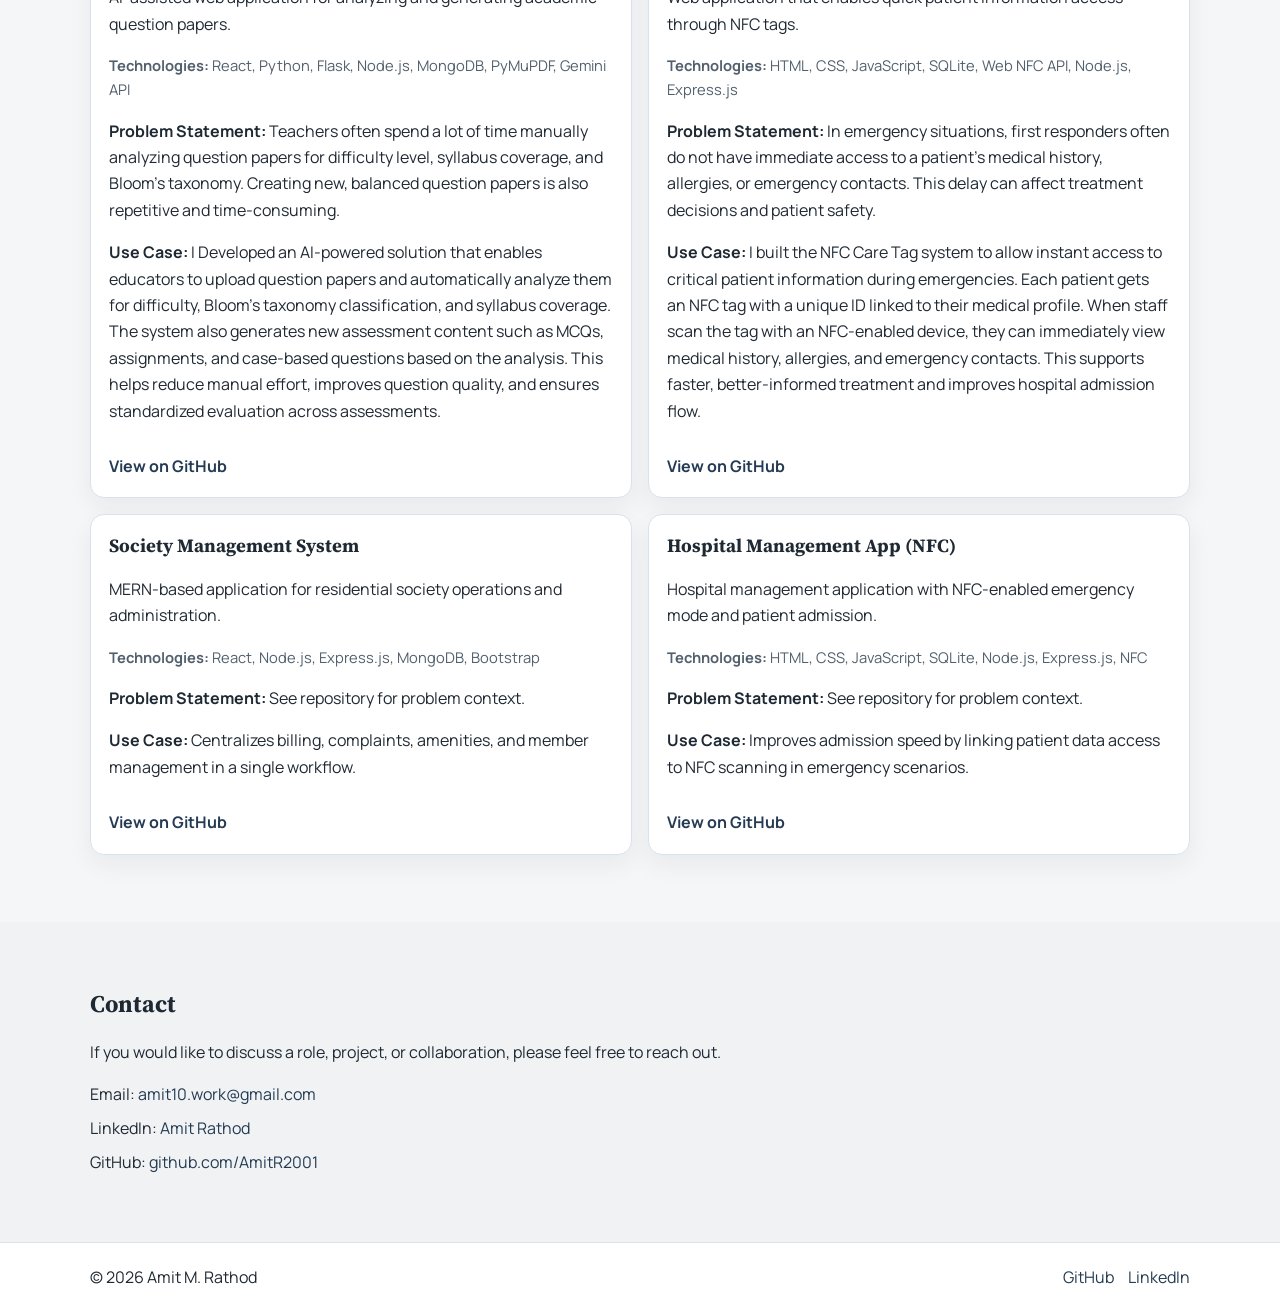
==== commit 832e8b2c: "Add Tableau to tools and software list" ====
--- a/index.html
+++ b/index.html
@@ -90,7 +90,7 @@
           </article>
           <article class="card">
             <h3>Tools and Software</h3>
-            <p>GitHub, Power BI, Automation Anywhere</p>
+            <p>GitHub, Power BI, Tableau, Automation Anywhere</p>
           </article>
           <article class="card">
             <h3>Soft Skills</h3>
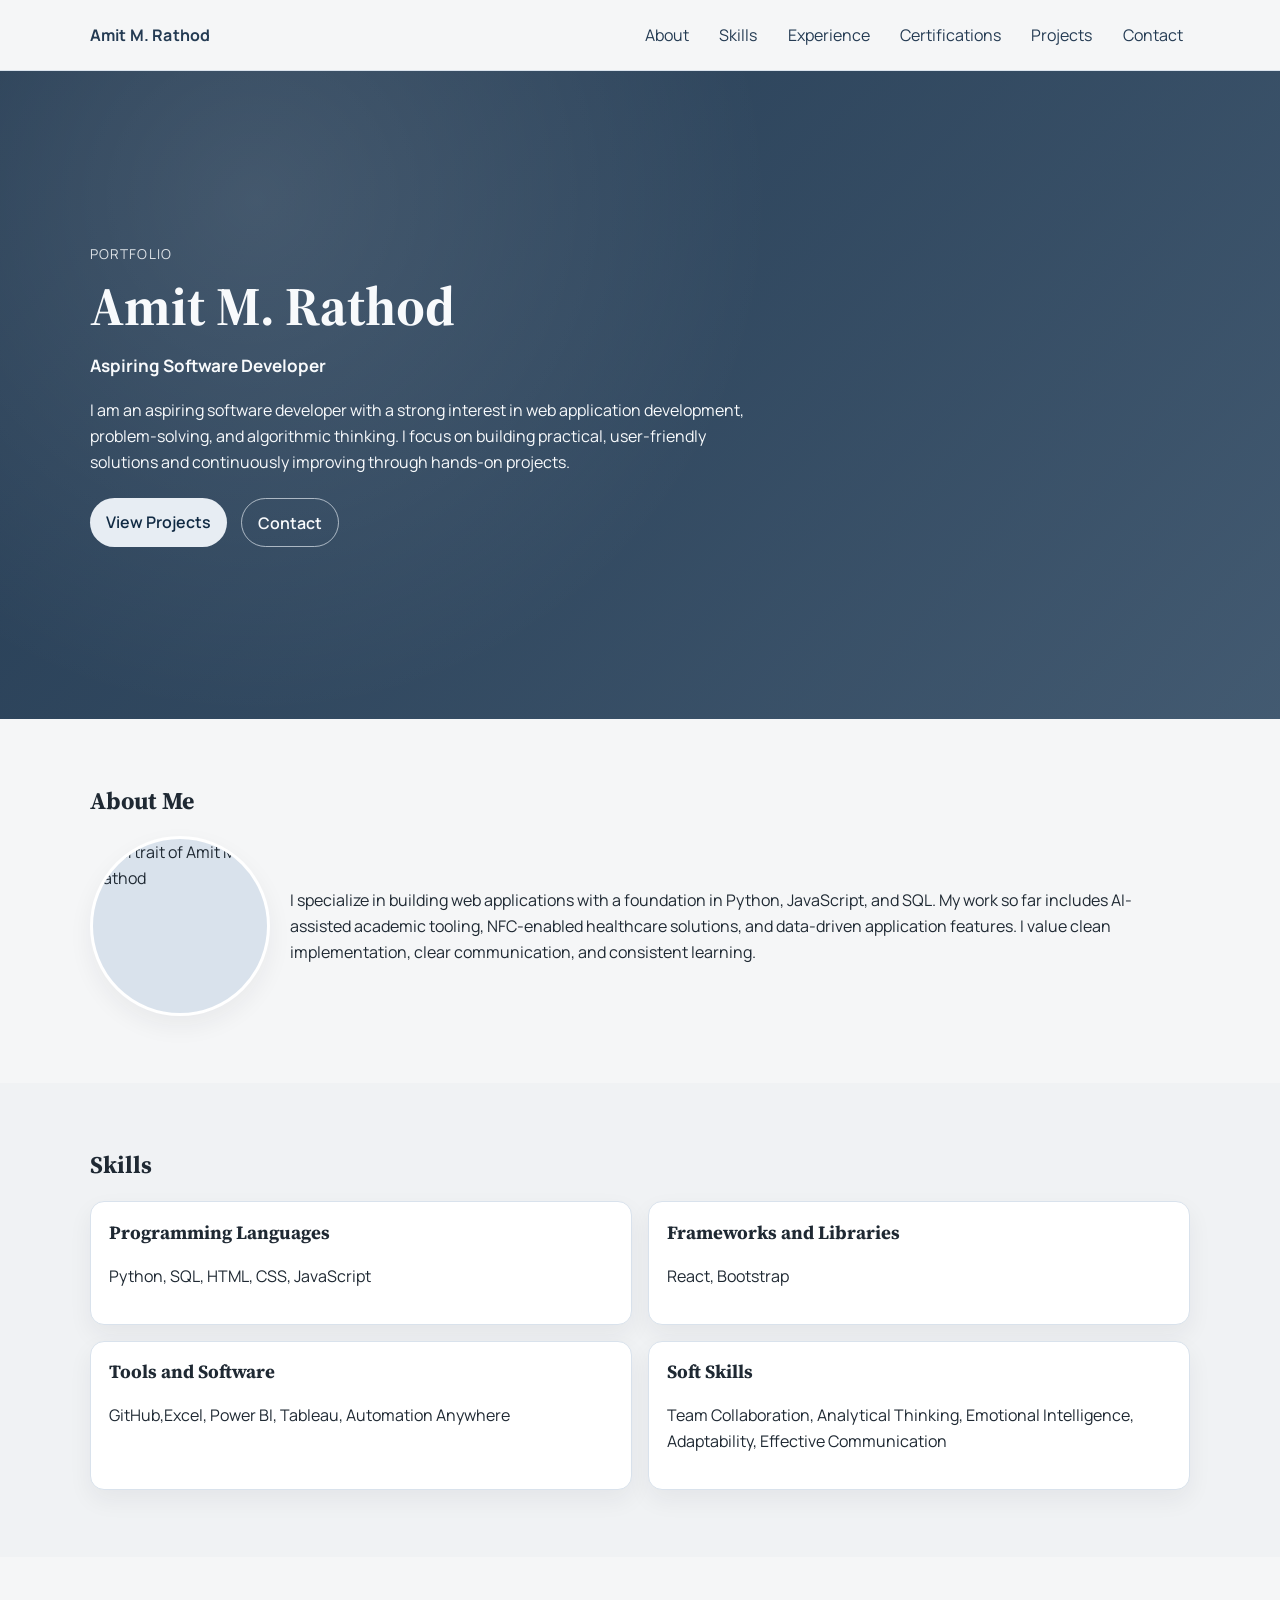
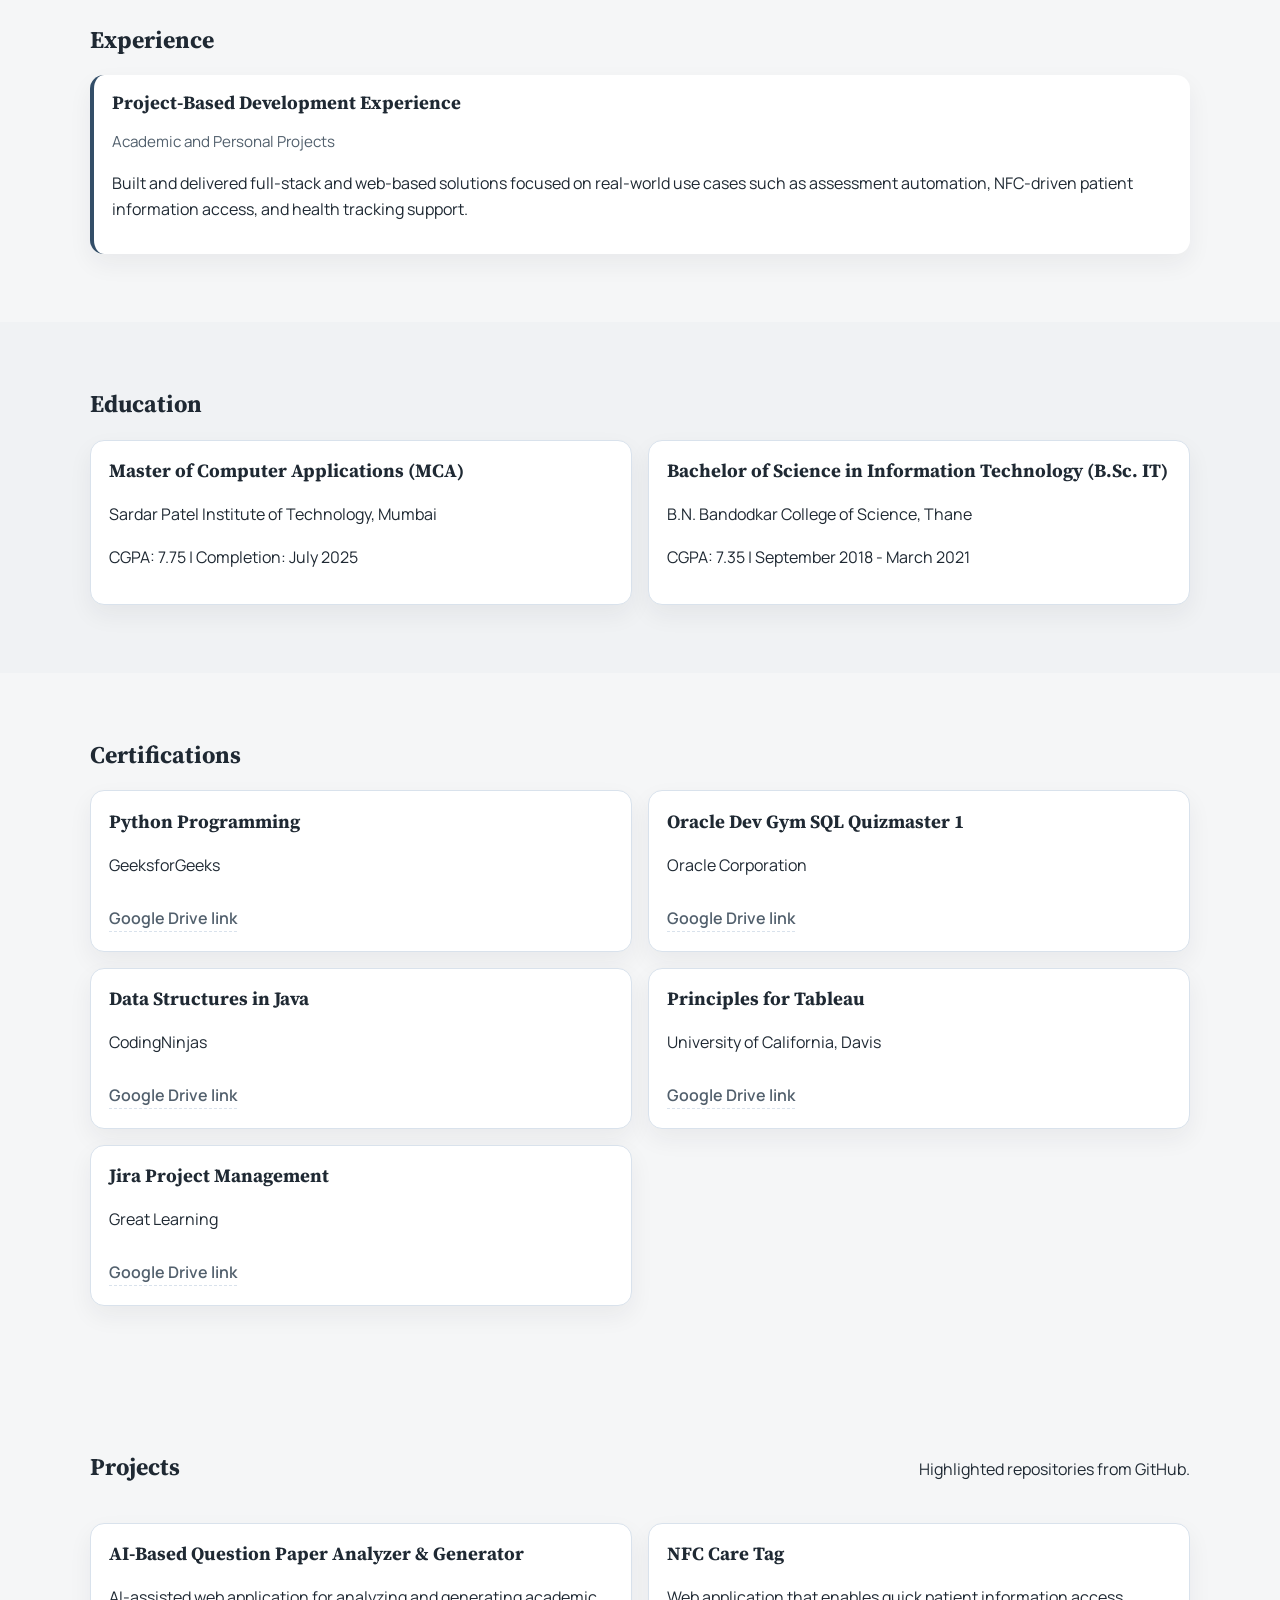
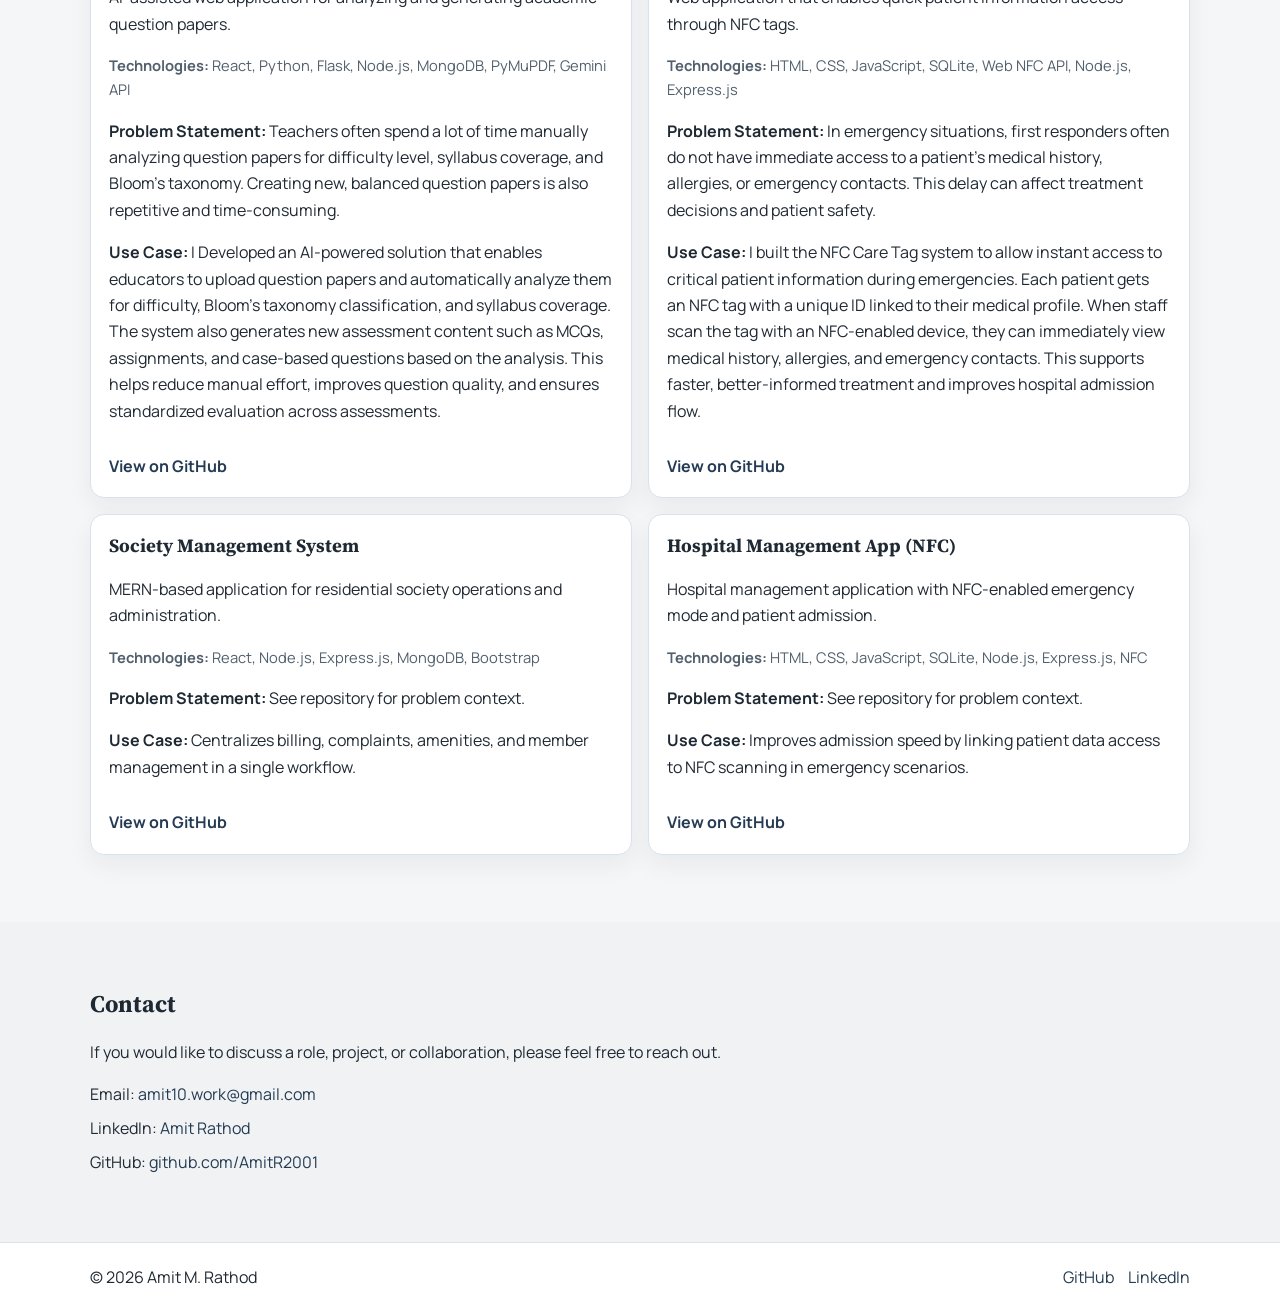
==== commit 83438c9d: "Update index.html" ====
--- a/index.html
+++ b/index.html
@@ -90,7 +90,7 @@
           </article>
           <article class="card">
             <h3>Tools and Software</h3>
-            <p>GitHub, Power BI, Tableau, Automation Anywhere</p>
+            <p>GitHub,Excel, Power BI, Tableau, Automation Anywhere</p>
           </article>
           <article class="card">
             <h3>Soft Skills</h3>
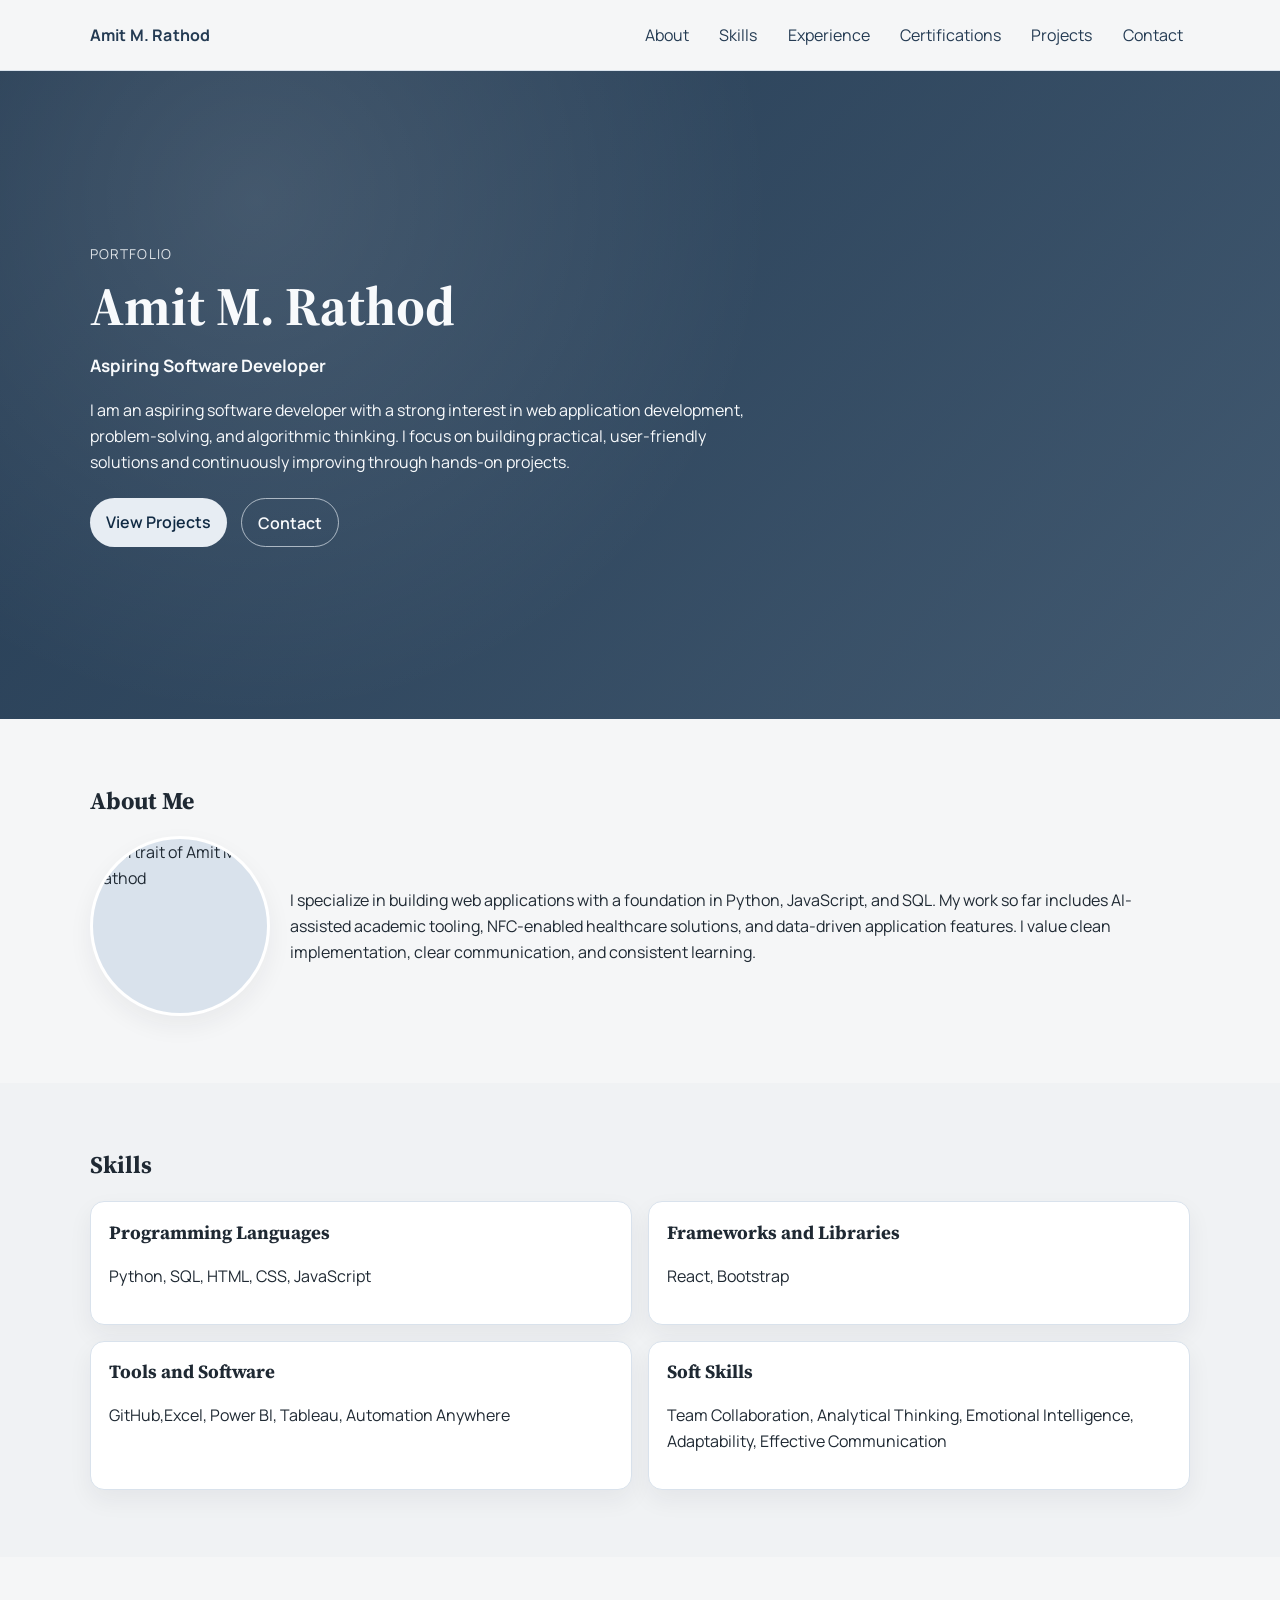
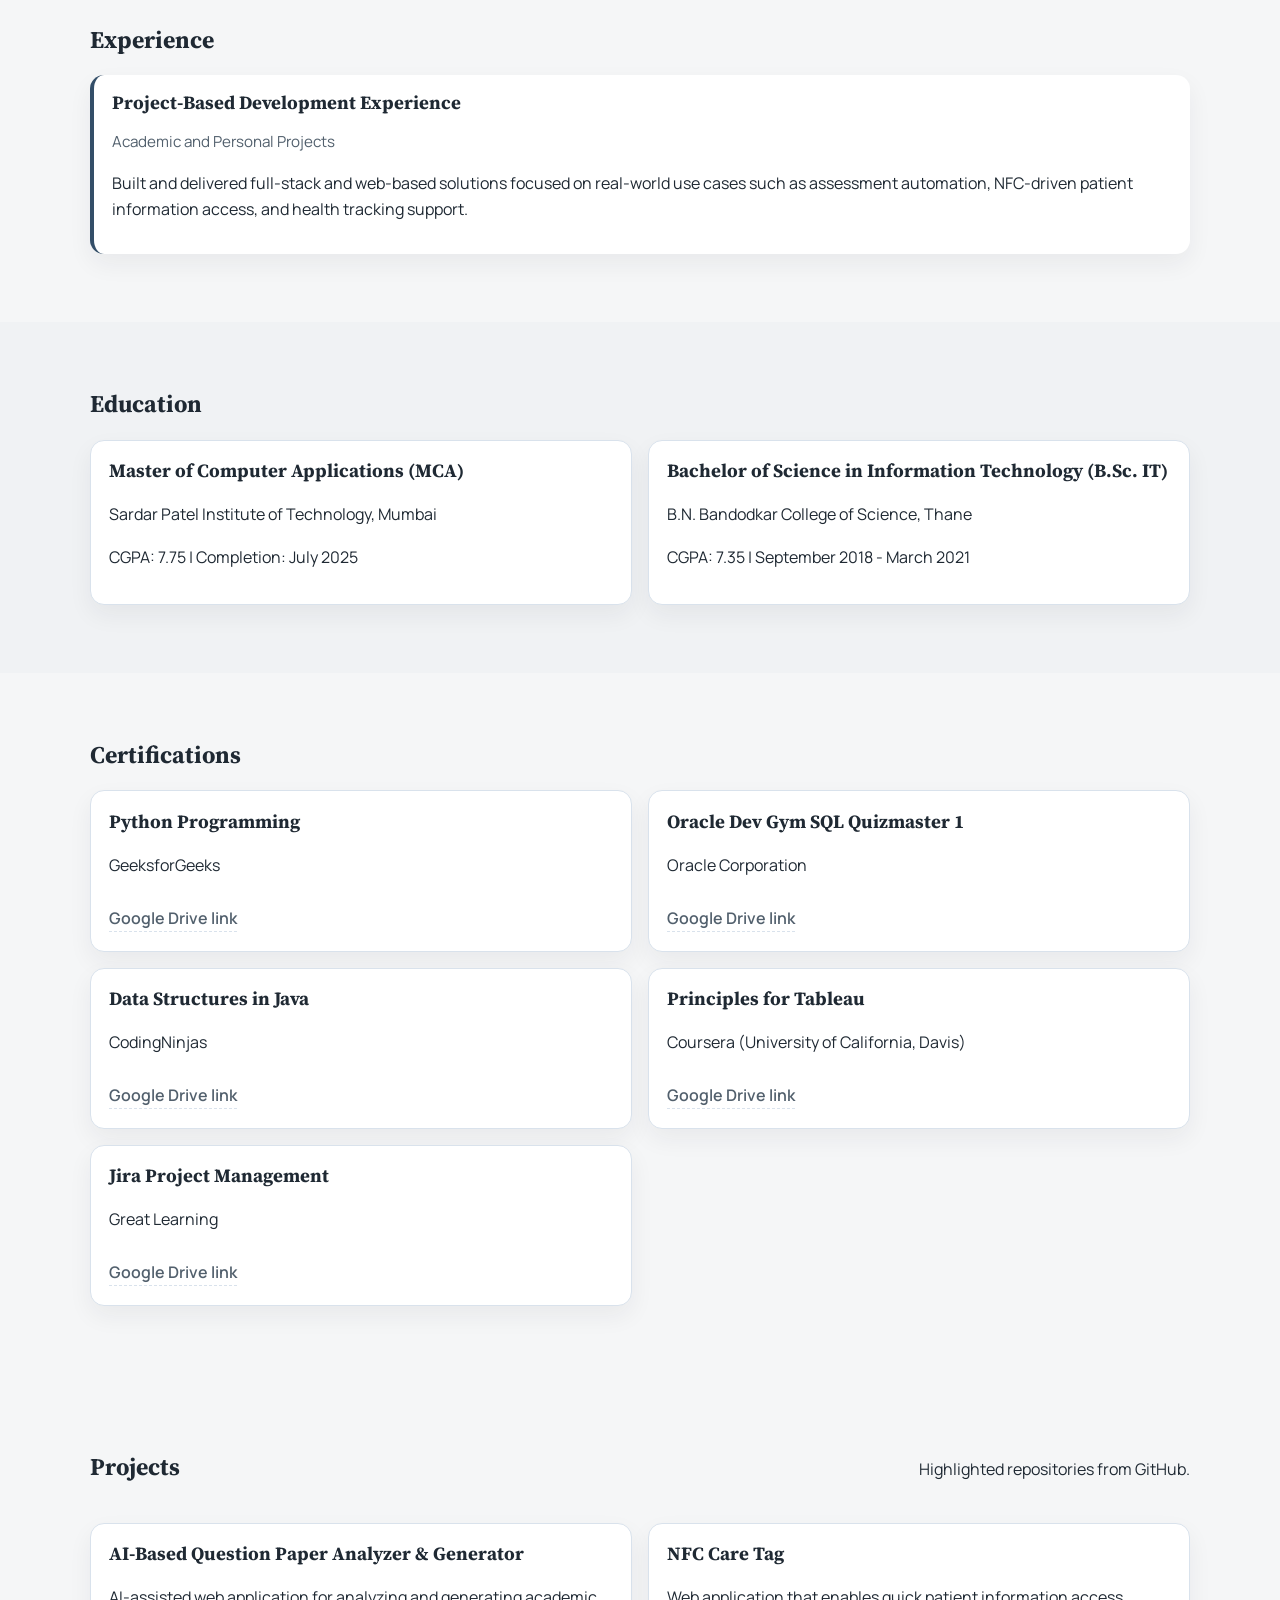
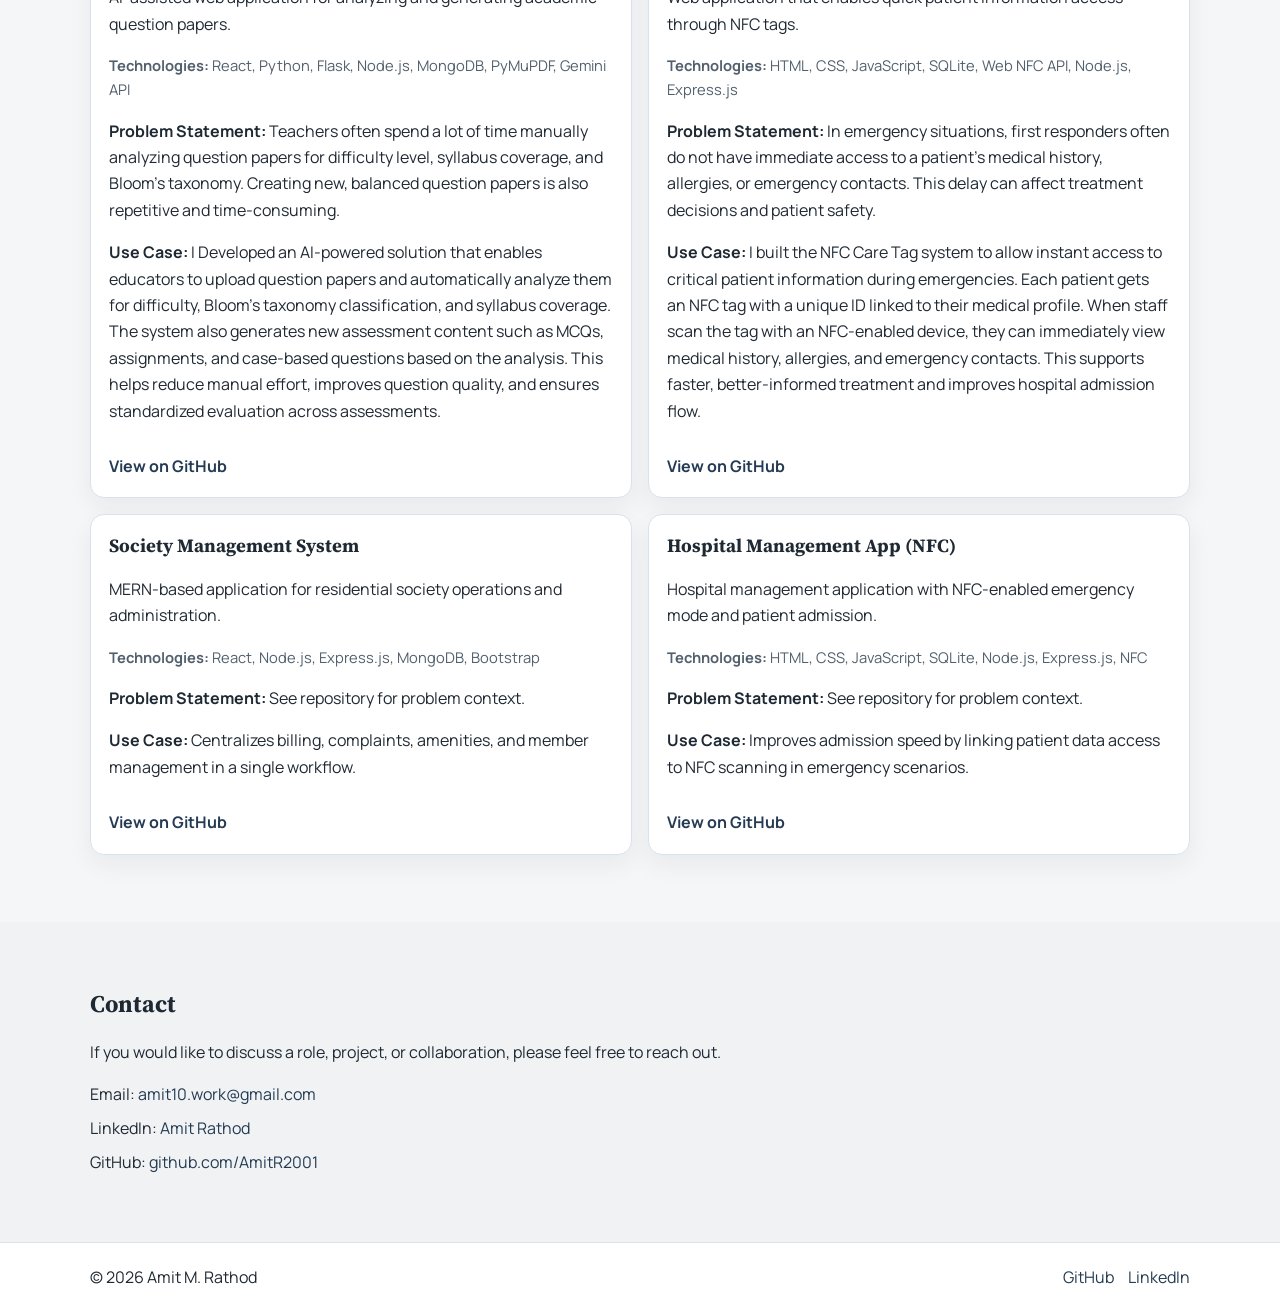
==== commit e87241b5: "Update index.html" ====
--- a/index.html
+++ b/index.html
@@ -153,7 +153,7 @@
           </article>
           <article class="card">
             <h3>Principles for Tableau</h3>
-            <p>University of California, Davis</p>
+            <p>Coursera (University of California, Davis)</p>
             <a class="cert-reference is-placeholder" href="https://drive.google.com/file/d/13bPjBVXmjEWv4Wdly1p6QT3CItvJ54vb/view" aria-disabled="true">Google Drive link</a>
           </article>
           <article class="card">
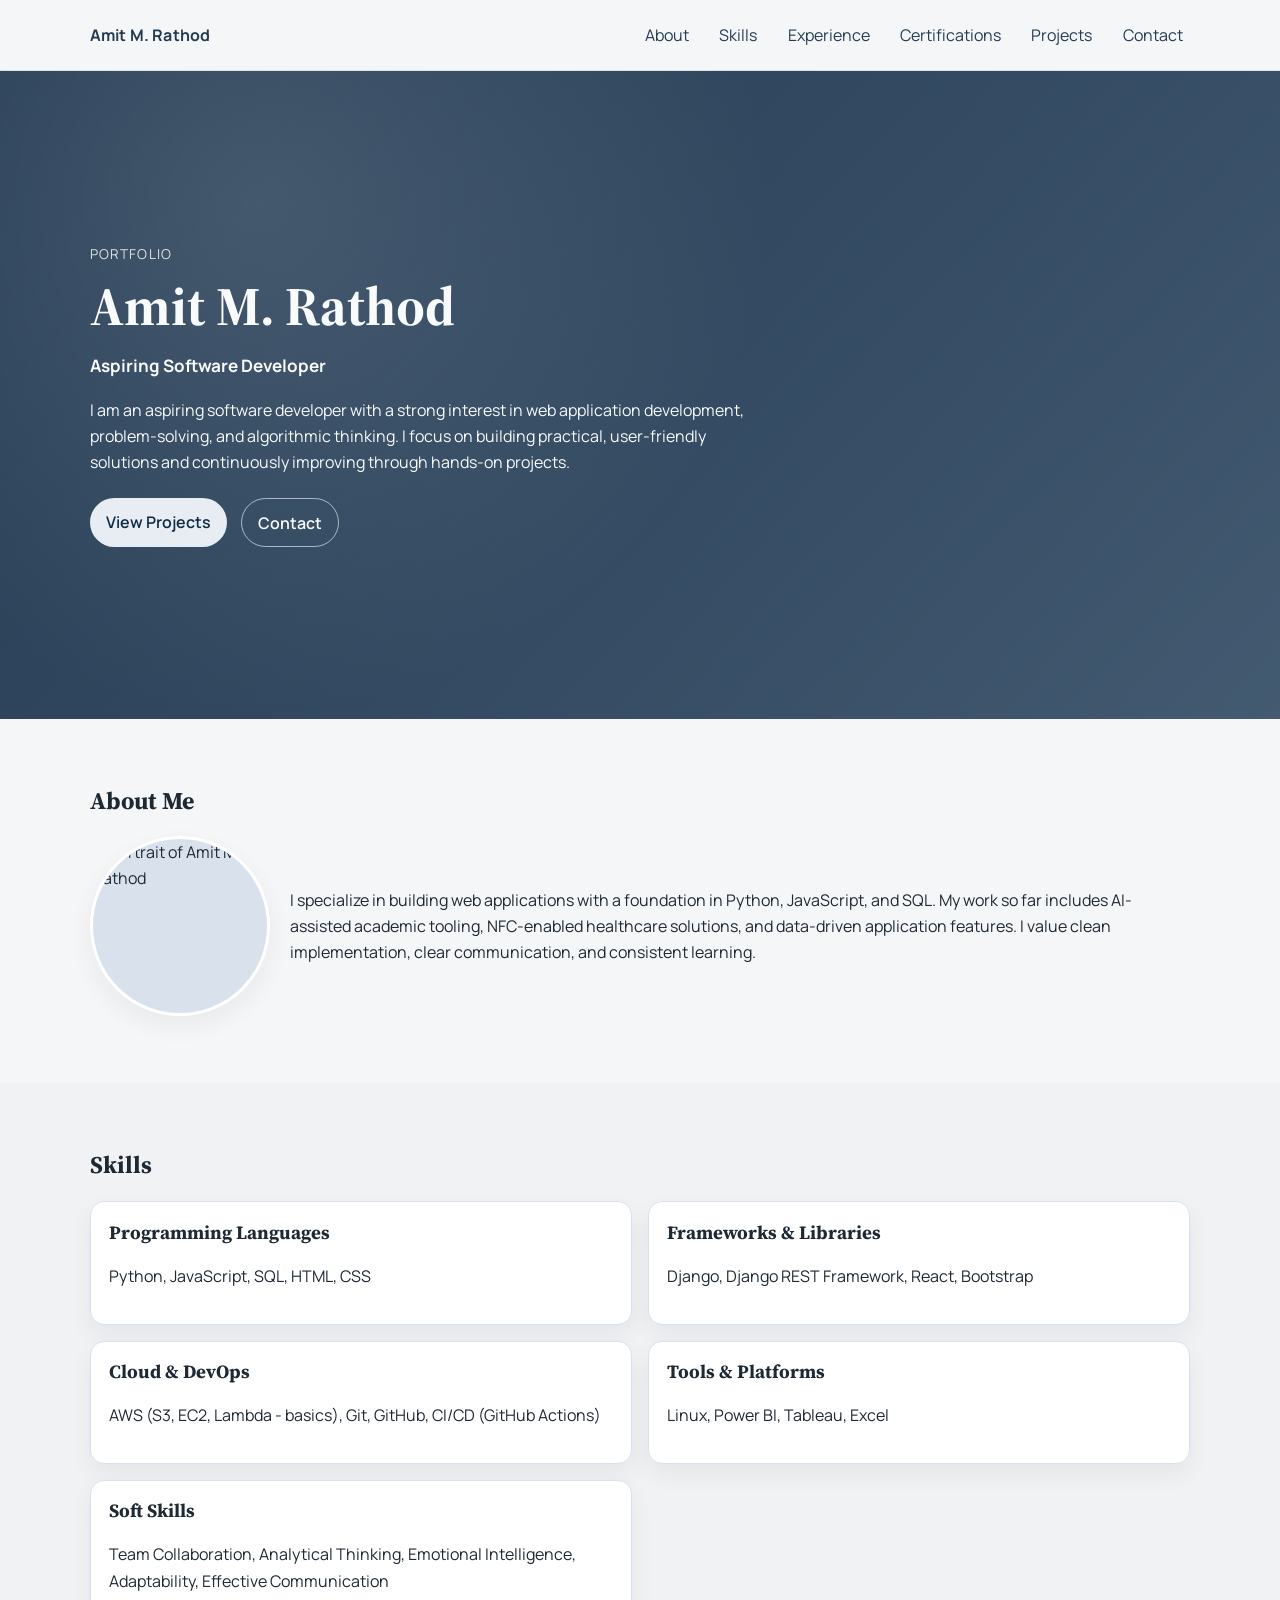
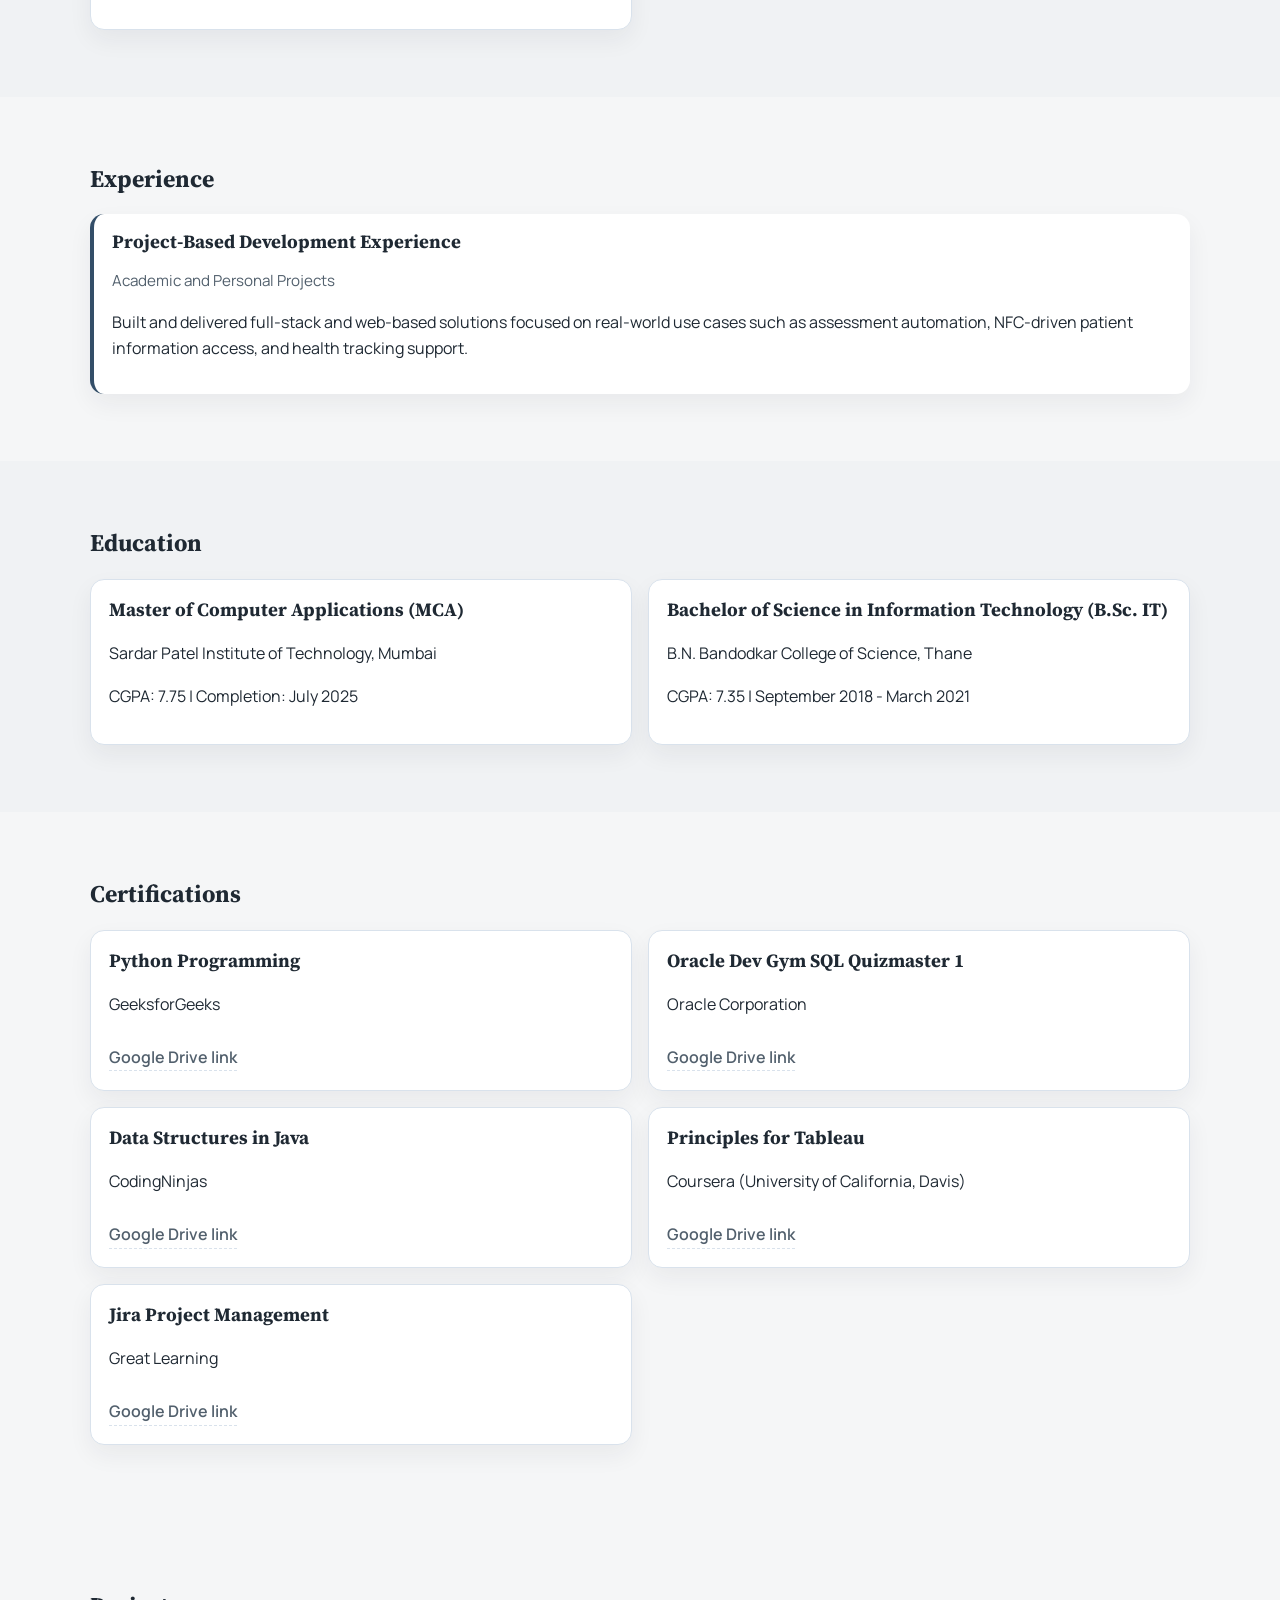
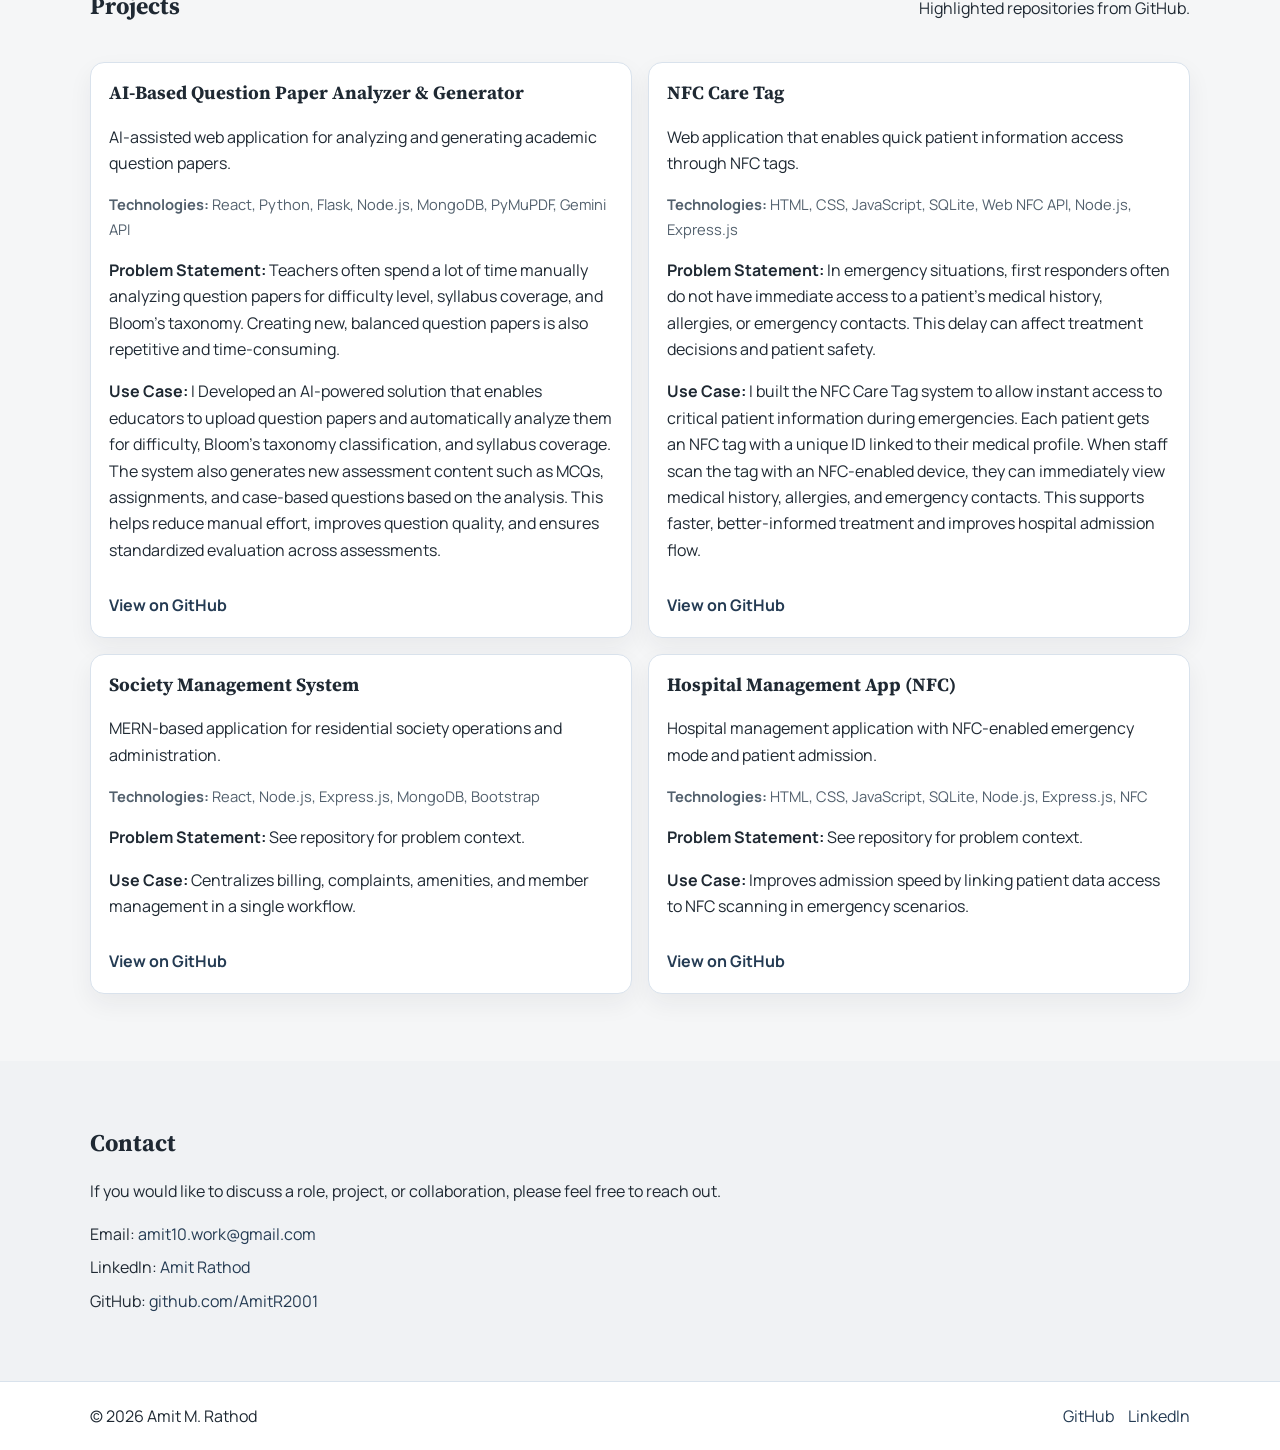
==== commit 0da90a64: "Update index.html" ====
--- a/index.html
+++ b/index.html
@@ -82,15 +82,19 @@
         <div class="skills-grid">
           <article class="card">
             <h3>Programming Languages</h3>
-            <p>Python, SQL, HTML, CSS, JavaScript</p>
-          </article>
-          <article class="card">
-            <h3>Frameworks and Libraries</h3>
-            <p>React, Bootstrap</p>
-          </article>
-          <article class="card">
-            <h3>Tools and Software</h3>
-            <p>GitHub,Excel, Power BI, Tableau, Automation Anywhere</p>
+            <p>Python, JavaScript, SQL, HTML, CSS</p>
+          </article>
+          <article class="card">
+            <h3>Frameworks &amp; Libraries</h3>
+            <p>Django, Django REST Framework, React, Bootstrap</p>
+          </article>
+          <article class="card">
+            <h3>Cloud &amp; DevOps</h3>
+            <p>AWS (S3, EC2, Lambda - basics), Git, GitHub, CI/CD (GitHub Actions)</p>
+          </article>
+          <article class="card">
+            <h3>Tools &amp; Platforms</h3>
+            <p>Linux, Power BI, Tableau, Excel</p>
           </article>
           <article class="card">
             <h3>Soft Skills</h3>
